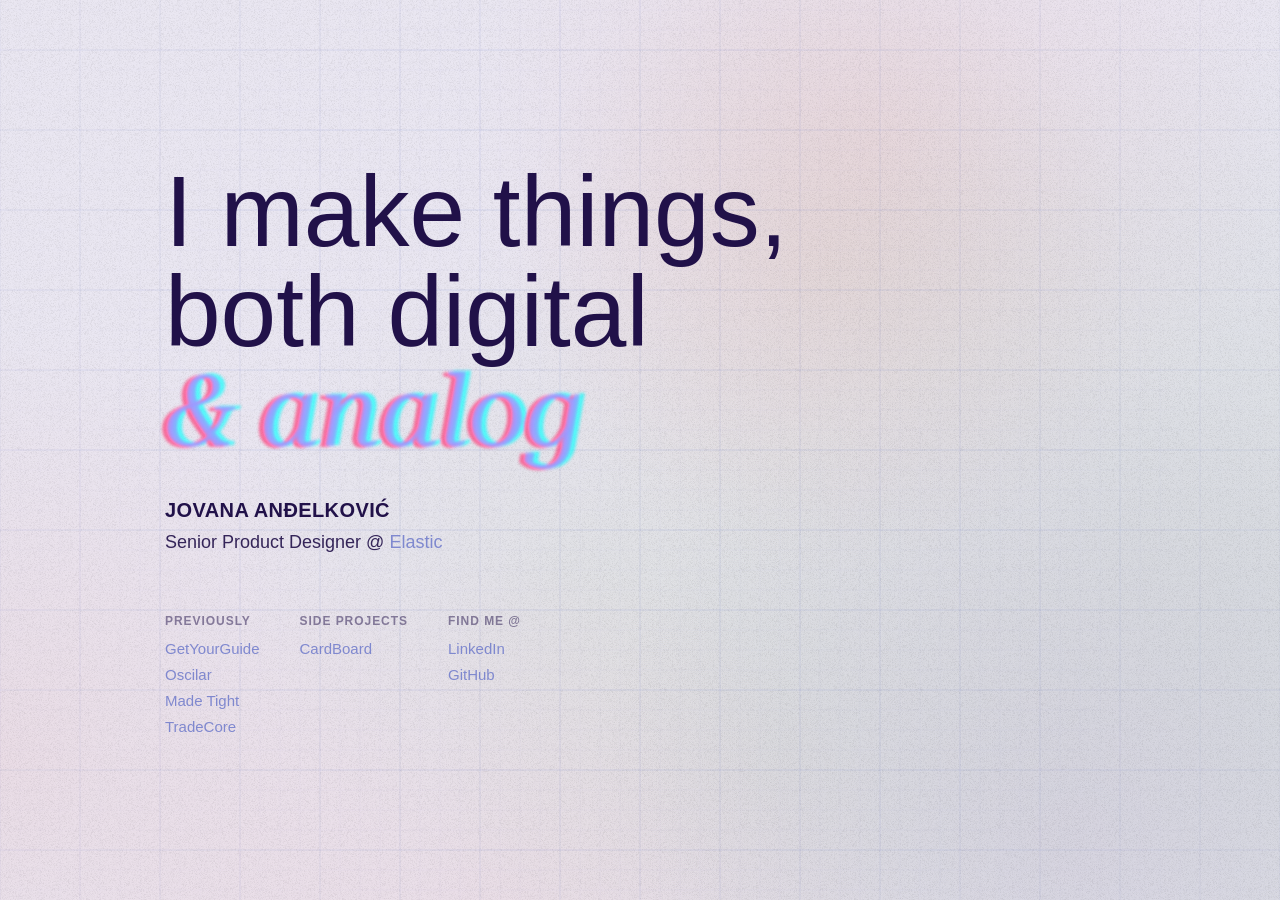
==== index.html @ 6d8ca120 "Accessibility, responsive layout, and visual polish - Add prefers-reduced-motion support (pauses gra" ====
<!doctype html>
<html lang="en">
    <head>
        <!-- Google Tag Manager -->
		<script>(function(w,d,s,l,i){w[l]=w[l]||[];w[l].push({'gtm.start':
		new Date().getTime(),event:'gtm.js'});var f=d.getElementsByTagName(s)[0],
		j=d.createElement(s),dl=l!='dataLayer'?'&l='+l:'';j.async=true;j.src=
		'https://www.googletagmanager.com/gtm.js?id='+i+dl;f.parentNode.insertBefore(j,f);
		})(window,document,'script','dataLayer','GTM-KQ79PSQ');</script>
	<!-- End Google Tag Manager -->

        <meta charset="UTF-8" />
        <link rel="icon" type="image/png" href="favicon.png" />
        <meta name="viewport" content="width=device-width, initial-scale=1.0" />
        <title>Jovana Anđelković - Portfolio</title>
        <link rel="preconnect" href="https://fonts.googleapis.com" />
        <link rel="preconnect" href="https://fonts.gstatic.com" crossorigin />
        <link
            href="https://fonts.googleapis.com/css2?family=Roboto+Serif:ital,wght@0,100..900;1,100..900&display=swap"
            rel="stylesheet"
        />
        <link rel="stylesheet" href="styles.css" />
    </head>
    <body>
        <a href="#main-content" class="skip-link">Skip to main content</a>
        <main id="main-content">
        <div class="container">
            <div class="left-section">
                <h1 class="main-title">
                    I make things,<br />
                    both digital<br /><span class="italic">& analog</span>
                </h1>

                <div class="name-title-section">
                    <h2 class="name">Jovana Anđelković</h2>
                    <p class="job-title">Senior Product Designer @ <a href="https://www.elastic.co/" target="_blank" rel="noopener noreferrer" aria-label="Elastic (opens in new tab)">Elastic</a></p>
                </div>

                <div class="info-columns">
                    <div class="info-column">
                        <span class="info-column-label">Previously</span>
                        <ul class="info-column-list">
                            <li><a href="https://www.getyourguide.com/" target="_blank" rel="noopener noreferrer">GetYourGuide</a></li>
                            <li><a href="https://oscilar.com/" target="_blank" rel="noopener noreferrer">Oscilar</a></li>
                            <li><a href="https://www.madetight.com/" target="_blank" rel="noopener noreferrer">Made Tight</a></li>
                            <li><a href="https://tradecore.com/" target="_blank" rel="noopener noreferrer">TradeCore</a></li>
                        </ul>
                    </div>
                    <div class="info-column">
                        <span class="info-column-label">Side projects</span>
                        <ul class="info-column-list">
                            <li><a href="https://github.com/jovana-andjelkovic/cardboard" target="_blank" rel="noopener noreferrer">CardBoard</a></li>
                        </ul>
                    </div>
                    <div class="info-column">
                        <span class="info-column-label">Find me @</span>
                        <ul class="info-column-list">
                            <li><a href="https://www.linkedin.com/in/andelkovic-jovana/" target="_blank" rel="noopener noreferrer">LinkedIn</a></li>
                            <li><a href="https://github.com/jovana-andjelkovic" target="_blank" rel="noopener noreferrer">GitHub</a></li>
                        </ul>
                    </div>
                </div>
            </div>
        </div>
        </main>

    <script>
      (function () {
        var prefersReducedMotion = window.matchMedia('(prefers-reduced-motion: reduce)').matches;

        // ── Grid config ───────────────────────────────────────
        var cfg = {
          tiltX:       0,
          tiltY:       0,
          rotZ:        90,
          perspective: 800,
          spacing:     20,
          majorFreq:   4,
          opacity:     0.4,
          vignette:    1,
        };

        // ── Grid canvas ───────────────────────────────────────
        // Direct fixed child of body — no overflow:hidden ancestor,
        // so CSS 3D transforms work correctly.
        var gridCanvas = document.createElement('canvas');
        gridCanvas.style.cssText = 'position:fixed;pointer-events:none;z-index:0';
        document.body.appendChild(gridCanvas);
        var gctx = gridCanvas.getContext('2d');
        var gW = 0, gH = 0;

        function resizeGrid() {
          var vw = window.innerWidth, vh = window.innerHeight;
          gW = gridCanvas.width  = Math.ceil(vw * 1.8);
          gH = gridCanvas.height = Math.ceil(vh * 1.8);
          gridCanvas.style.width  = gW + 'px';
          gridCanvas.style.height = gH + 'px';
          gridCanvas.style.left   = Math.round((vw - gW) / 2) + 'px';
          gridCanvas.style.top    = Math.round((vh - gH) / 2) + 'px';
          // transform-origin at canvas center = viewport center
          gridCanvas.style.transformOrigin = (gW / 2) + 'px ' + (gH / 2) + 'px';
        }
        resizeGrid();
        window.addEventListener('resize', function () { resizeGrid(); applyTransform(); drawGrid(); });

        function applyTransform() {
          gridCanvas.style.transform =
            'perspective(' + cfg.perspective + 'px) ' +
            'rotateX(' + cfg.tiltX + 'deg) ' +
            'rotateY(' + cfg.tiltY + 'deg) ' +
            'rotateZ(' + cfg.rotZ  + 'deg)';
        }
        applyTransform();

        function drawGrid() {
          gctx.clearRect(0, 0, gW, gH);
          var sp = cfg.spacing;
          var op = cfg.opacity;
          var cx = gW / 2, cy = gH / 2;

          // Vertical lines — centered on canvas
          var firstX = ((cx % sp) + sp) % sp;
          for (var x = firstX - sp; x < gW + sp; x += sp) {
            var ci = ((Math.round((x - cx) / sp) % cfg.majorFreq) + cfg.majorFreq) % cfg.majorFreq;
            var mv = ci === 0;
            gctx.beginPath();
            gctx.moveTo(x, 0);
            gctx.lineTo(x, gH);
            gctx.strokeStyle = 'rgba(109,121,202,' + ((mv ? 0.35 : 0.13) * op).toFixed(3) + ')';
            gctx.lineWidth   = mv ? 1.2 : 0.6;
            gctx.stroke();
          }

          // Horizontal lines — centered on canvas
          var firstY = ((cy % sp) + sp) % sp;
          for (var y = firstY - sp; y < gH + sp; y += sp) {
            var ri = ((Math.round((y - cy) / sp) % cfg.majorFreq) + cfg.majorFreq) % cfg.majorFreq;
            var mh = ri === 0;
            gctx.beginPath();
            gctx.moveTo(0, y);
            gctx.lineTo(gW, y);
            gctx.strokeStyle = 'rgba(109,121,202,' + ((mh ? 0.35 : 0.13) * op).toFixed(3) + ')';
            gctx.lineWidth   = mh ? 1.2 : 0.6;
            gctx.stroke();
          }

          // Radial vignette
          if (cfg.vignette > 0) {
            var r  = Math.sqrt(cx * cx + cy * cy);
            var vg = gctx.createRadialGradient(cx, cy, r * 0.25, cx, cy, r);
            vg.addColorStop(0, 'rgba(0,0,0,0)');
            vg.addColorStop(1, 'rgba(0,0,0,' + cfg.vignette + ')');
            gctx.save();
            gctx.globalCompositeOperation = 'destination-out';
            gctx.fillStyle = vg;
            gctx.fillRect(0, 0, gW, gH);
            gctx.restore();
          }
        }
        drawGrid();

        // ── Film grain ────────────────────────────────────────
        var scene = document.createElement('div');
        scene.style.cssText = 'position:fixed;inset:0;z-index:0;overflow:hidden;pointer-events:none';
        document.body.appendChild(scene);

        var grain = document.createElement('div');
        grain.style.cssText = 'position:absolute;inset:0;pointer-events:none;background-repeat:repeat;opacity:1';
        scene.appendChild(grain);

        var gc = document.createElement('canvas');
        gc.width = gc.height = 256;
        var gx = gc.getContext('2d');

        function redrawGrain() {
          var id = gx.createImageData(256, 256);
          var d  = id.data;
          for (var i = 0; i < d.length; i += 4) {
            var v = Math.random() * 255 | 0;
            d[i] = d[i+1] = d[i+2] = v;
            d[i+3] = Math.random() * 18 | 0;
          }
          gx.putImageData(id, 0, 0);
          grain.style.backgroundImage = 'url(' + gc.toDataURL() + ')';
        }
        redrawGrain();
        if (!prefersReducedMotion) {
          setInterval(redrawGrain, 400);
        }

        // Body content above scene layer
        document.querySelector('.container').style.position = 'relative';
        document.querySelector('.container').style.zIndex   = '1';

      })();
    </script>
    <script>
      // ── & analog CRT ─────────────────────────────────────────
      (function () {
        if (window.matchMedia('(prefers-reduced-motion: reduce)').matches) return;

        var el = document.querySelector('.italic');
        if (!el) return;
        var hovered = false;

        function rnd(min, max) { return min + Math.random() * (max - min); }
        function dir() { return Math.random() < 0.5 ? -1 : 1; }

        function rgbSplit(spread, a) {
          return (-spread).toFixed(1) + 'px 1px rgba(255,30,80,' + a + '),' +
                  spread.toFixed(1) + 'px -1px rgba(0,210,255,' + a + ')';
        }

        // Static CRT glitch — the default resting state
        function holdGlitch() {
          var d = dir(), spread = rnd(3, 6);
          el.style.transition = 'none';
          el.style.filter     = 'blur(1.5px) brightness(' + rnd(1.2, 1.45).toFixed(2) + ')';
          el.style.transform  = 'translateX(' + (d * rnd(5, 10)).toFixed(1) + 'px)';
          el.style.textShadow = rgbSplit(spread, 0.65);
        }

        // SVG noise filter for occasional displacement bursts
        var ns = 'http://www.w3.org/2000/svg';
        var svgEl = document.createElementNS(ns, 'svg');
        svgEl.style.cssText = 'position:absolute;width:0;height:0;overflow:hidden';
        var defs = document.createElementNS(ns, 'defs');
        var filt = document.createElementNS(ns, 'filter');
        filt.setAttribute('id', 'crt-noise');
        filt.setAttribute('x', '-10%'); filt.setAttribute('y', '-10%');
        filt.setAttribute('width', '120%'); filt.setAttribute('height', '120%');
        var turb = document.createElementNS(ns, 'feTurbulence');
        turb.setAttribute('type', 'turbulence');
        turb.setAttribute('baseFrequency', '0.65 0.35');
        turb.setAttribute('numOctaves', '4');
        turb.setAttribute('seed', '1');
        var disp = document.createElementNS(ns, 'feDisplacementMap');
        disp.setAttribute('in', 'SourceGraphic');
        disp.setAttribute('in2', 'noise');
        disp.setAttribute('scale', '5');
        disp.setAttribute('xChannelSelector', 'R');
        disp.setAttribute('yChannelSelector', 'G');
        filt.appendChild(turb); filt.appendChild(disp);
        defs.appendChild(filt); svgEl.appendChild(defs);
        document.body.appendChild(svgEl);

        // Noise seed runs continuously so it's ready when applied
        var seed = 1;
        (function tick() {
          turb.setAttribute('seed', (seed = seed % 999 + 1));
          setTimeout(tick, 200);
        })();

        function scheduleNoise() {
          setTimeout(function () {
            if (hovered) { scheduleNoise(); return; }
            el.style.filter = 'url(#crt-noise) blur(1.5px) brightness(' + rnd(1.2, 1.45).toFixed(2) + ')';
            setTimeout(function () {
              if (!hovered) holdGlitch();
              scheduleNoise();
            }, rnd(300, 900));
          }, rnd(5000, 12000));
        }

        // Apply CRT state immediately — no plain text ever visible
        holdGlitch();
        el.style.opacity = '0';
        el.style.filter  = 'blur(14px) brightness(1.3)'; // override holdGlitch filter for blur-in start

        // Blur in with CRT look intact
        setTimeout(function () {
          el.style.transition = 'opacity 1s ease-out, filter 1s ease-out';
          el.style.opacity    = '1';
          el.style.filter     = 'blur(1.5px) brightness(1.3)';
          setTimeout(function () {
            el.style.transition = 'none';
            holdGlitch();
            scheduleNoise();
          }, 1050);
        }, 30);

        el.addEventListener('mouseenter', function () {
          hovered = true;
          el.style.transition  = 'none';
          el.style.filter      = 'none';
          el.style.transform   = '';
          el.style.textShadow  = '';
        });

        el.addEventListener('mouseleave', function () {
          hovered = false;
          holdGlitch();
        });
      })();

      // ── CRT hover for links ───────────────────────────────────
      (function () {
        if (window.matchMedia('(prefers-reduced-motion: reduce)').matches) return;

        function rnd(min, max) { return min + Math.random() * (max - min); }
        function dir() { return Math.random() < 0.5 ? -1 : 1; }
        function rgbSplit(spread, a) {
          return (-spread).toFixed(1) + 'px 1px rgba(255,30,80,' + a + '),' +
                  spread.toFixed(1) + 'px -1px rgba(0,210,255,' + a + ')';
        }

        document.querySelectorAll('.info-column-list a, .job-title a').forEach(function (link) {
          var ver = 0;

          link.addEventListener('mouseenter', function () {
            var v = ++ver;
            var d = dir(), spread = rnd(1, 2);
            var tx1 = d * rnd(1.5, 3), tx2 = -d * rnd(0.5, 1.5);

            // Frame 1 — glitch in
            link.style.transition  = 'none';
            link.style.filter      = 'blur(0.5px) brightness(' + rnd(1.2, 1.4).toFixed(2) + ')';
            link.style.transform   = 'translateX(' + tx1.toFixed(1) + 'px)';
            link.style.textShadow  = rgbSplit(spread, 0.55);

            setTimeout(function () {
              if (ver !== v) return;
              // Frame 2 — counter-glitch
              link.style.filter     = 'blur(0.3px) brightness(1.1)';
              link.style.transform  = 'translateX(' + tx2.toFixed(1) + 'px)';
              link.style.textShadow = rgbSplit(spread * 0.5, 0.3);

              setTimeout(function () {
                if (ver !== v) return;
                // Settle — dimmed hover state
                link.style.transition  = 'filter 0.15s ease, transform 0.15s ease, text-shadow 0.15s ease, opacity 0.15s ease';
                link.style.filter      = '';
                link.style.transform   = '';
                link.style.textShadow  = '';
                link.style.opacity     = '0.5';
              }, 60);
            }, 60);
          });

          link.addEventListener('mouseleave', function () {
            ver++;
            link.style.transition  = 'none';
            link.style.filter      = '';
            link.style.transform   = '';
            link.style.textShadow  = '';
            link.style.opacity     = '';
          });
        });
      })();

    </script>
    </body>
</html>
---- styles.css ----
/* Skip link */
.skip-link {
    position: absolute;
    top: -100%;
    left: 16px;
    background: #fff;
    color: #635780;
    padding: 8px 16px;
    z-index: 100;
    font-weight: 700;
    text-decoration: none;
    border-radius: 0 0 4px 4px;
}

.skip-link:focus {
    top: 0;
}

/* Focus styles */
:focus-visible {
    outline: 2px solid #211149;
    outline-offset: 3px;
    border-radius: 2px;
}


/* Reset and base styles */
* {
    margin: 0;
    padding: 0;
    box-sizing: border-box;
}

html {
    background: #EAE7F2;
}

body {
    font-family:
        -apple-system,
        BlinkMacSystemFont,
        "Segoe UI",
        Roboto,
        Oxygen,
        Ubuntu,
        Cantarell,
        sans-serif;
    line-height: 1.6;
    color: #211149;
    background:
        radial-gradient(circle at 83.9% 92.8%, rgba(184,164,200,0.21) 0%, transparent 36%),
        radial-gradient(circle at 88.7% 63.8%, rgba(196,208,192,0.22) 0%, transparent 45%),
        radial-gradient(circle at 106.9% 79.7%, rgba(168,196,192,0.24) 0%, transparent 48%),
        radial-gradient(circle at 64.6% 29.3%, rgba(212,184,160,0.22) 0%, transparent 30%),
        radial-gradient(circle at 0.2% 84.2%, rgba(232,180,184,0.21) 0%, transparent 29%),
        radial-gradient(circle at 38.5% 109.2%, rgba(232,180,184,0.23) 0%, transparent 35%),
        radial-gradient(circle at 68.2% 15.4%, rgba(232,180,184,0.24) 0%, transparent 35%),
        radial-gradient(circle at 44.5% 63.7%, rgba(196,208,192,0.22) 0%, transparent 37%),
        radial-gradient(circle at 61.3% 84.2%, rgba(196,208,192,0.24) 0%, transparent 32%),
        #EAE7F2;
    background-attachment: fixed;
    min-height: 100vh;
    display: flex;
    align-items: center;
    justify-content: center;
    padding: 40px;
}

.container {
    max-width: 1200px;
    margin: 0 auto;
    display: grid;
    grid-template-columns: 1.5fr 0.5fr;
    gap: 120px;
    align-items: start;
}

/* Left Section */
.left-section {
    display: flex;
    flex-direction: column;
    gap: 32px;
}


.main-title {
    font-size: clamp(44px, 10vw, 100px);
    font-weight: 400;
    line-height: 1;
    color: #211149;
}

.italic {
    font-family: "Roboto Serif", serif;
    font-style: italic;
    color: rgb(109 121 202 / 85%);
}

.name-title-section {
    display: flex;
    flex-direction: column;
}

.name {
    font-size: 20px;
    font-weight: 700;
    letter-spacing: 0.4px;
    color: #211149;
    margin-bottom: 4px;
    text-transform: uppercase;
}

.job-title {
    font-size: 18px;
    line-height: 1.4;
    color: rgba(33,17,73,0.9);
}

.job-title a {
    color: rgb(109 121 202 / 85%);
    text-decoration: none;
    display: inline-block;
}

.job-title a:hover {
    text-decoration: underline;
    text-underline-offset: 3px;
    text-decoration-thickness: 1px;
}


.info-columns {
    display: flex;
    gap: 40px;
    margin-top: 24px;
}

.info-column {
    display: flex;
    flex-direction: column;
    gap: 6px;
}

.info-column-label {
    font-size: 12px;
    font-weight: 600;
    text-transform: uppercase;
    letter-spacing: 0.08em;
    color: rgba(33,17,73,0.5);
}

.info-column-list {
    list-style: none;
    padding: 0;
    margin: 0;
    display: flex;
    flex-direction: column;
    gap: 2px;
}

.info-column-list li {
    display: flex;
    align-items: center;
}

.info-column-list a {
    font-size: 15px;
    color: rgb(109 121 202 / 85%);
    text-decoration: none;
    display: inline-block;
}

.info-column-list a:hover {
    text-decoration: underline;
    text-underline-offset: 3px;
    text-decoration-thickness: 1px;
}

@media (min-width: 1025px) {
    body {
        overflow: hidden;
    }
}

/* Responsive Design */
@media (max-width: 1024px) {
    .container {
        grid-template-columns: 1fr;
        gap: 40px;
    }

    body {
        padding: 60px 30px;
        align-items: flex-start;
    }
}

@media (max-width: 768px) {
    body {
        padding: 40px 20px;
    }

    .container {
        gap: 30px;
    }

    .info-columns {
        display: grid;
        grid-template-columns: 1fr 1fr;
        gap: 24px;
    }

    .info-column:nth-child(1) {
        grid-row: 1 / 3;
        align-self: start;
    }

    .info-column:nth-child(3) {
        grid-column: 2;
    }

}

@media (max-width: 480px) {
    body {
        padding: 30px 15px;
        align-items: flex-start;
        padding-top: 48px;
    }

    .info-columns {
        gap: 20px;
    }

    .name {
        font-size: 17px;
    }

    .job-title {
        font-size: 15px;
        line-height: 1.4;
    }

    .info-column-list a {
        font-size: 14px;
    }

    .info-column-list li {
        min-height: 44px;
    }

}

@media (prefers-reduced-motion: reduce) {
    *,
    *::before,
    *::after {
        animation-duration: 0.01ms !important;
        animation-iteration-count: 1 !important;
        transition-duration: 0.01ms !important;
    }

    .italic {
        filter: none !important;
        transform: none !important;
        text-shadow: none !important;
        transition: none !important;
        opacity: 1 !important;
    }
}
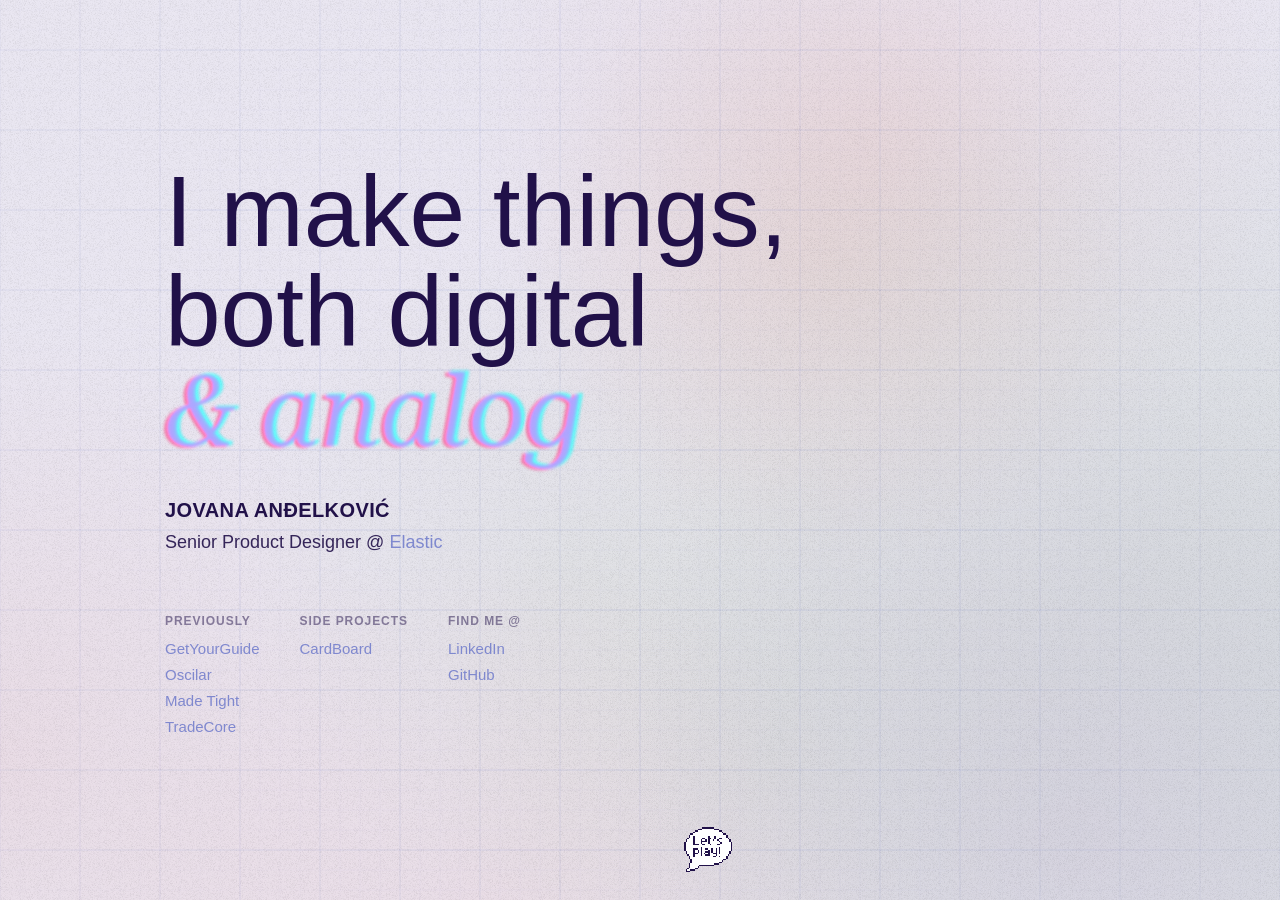
==== commit 06f34634: "Add cat runner game with full-viewport transparent canvas - Full-viewport transparent canvas overlay" ====
--- a/index.html
+++ b/index.html
@@ -16,7 +16,7 @@
         <link rel="preconnect" href="https://fonts.googleapis.com" />
         <link rel="preconnect" href="https://fonts.gstatic.com" crossorigin />
         <link
-            href="https://fonts.googleapis.com/css2?family=Roboto+Serif:ital,wght@0,100..900;1,100..900&display=swap"
+            href="https://fonts.googleapis.com/css2?family=Roboto+Serif:ital,wght@0,100..900;1,100..900&family=JetBrains+Mono:wght@400;700&display=swap"
             rel="stylesheet"
         />
         <link rel="stylesheet" href="styles.css" />
@@ -64,6 +64,342 @@
         </div>
         </main>
 
+        <div id="game-bubble" aria-hidden="true"></div>
+
+        <div
+          id="game-char"
+          role="button"
+          tabindex="0"
+          aria-label="Start game (Space or tap)"
+        ></div>
+
+    <script>
+    // ── Runner game ───────────────────────────────────────
+    (function () {
+      var GROUND_OFFSET = 0;
+      var CHAR_W = 48, CHAR_H = 48;
+      var GRAVITY = 0.6;
+      var JUMP_VY = -13;
+      var OBSTACLE_W = 48;
+      var OBSTACLE_TYPES = [
+        { srcX:  0, srcY:  0, srcW: 32, srcH: 32, w: OBSTACLE_W, h: OBSTACLE_W },
+        { srcX:  0, srcY: 32, srcW: 32, srcH: 32, w: OBSTACLE_W, h: OBSTACLE_W },
+        { srcX:  0, srcY: 64, srcW: 32, srcH: 32, w: OBSTACLE_W, h: OBSTACLE_W },
+        { srcX: 32, srcY:  0, srcW: 32, srcH: 64, w: OBSTACLE_W, h: OBSTACLE_W * 2 },
+      ];
+      var INITIAL_SPEED = 5;
+      var MAX_SPEED = 11;
+      var SPEED_INCREMENT = 0.003;  // rate of approach toward MAX_SPEED
+      var SPEED_DELAY = 8000;       // ms at initial speed before ramping
+      var SPAWN_BASE_MS = 2200;     // base spawn interval at initial speed, scales with speed
+
+      var IDLE = 0, PLAYING = 1, GAME_OVER = 2;
+      var state = IDLE;
+
+      var canvas = document.createElement('canvas');
+      canvas.id = 'game-canvas';
+      document.body.appendChild(canvas);
+      var ctx = canvas.getContext('2d');
+
+      var gameChar = document.getElementById('game-char');
+      var gameBubble = document.getElementById('game-bubble');
+
+      // Game state
+      var charY = 0;        // distance above ground
+      var charVY = 0;
+      var obstacles = [];
+      var score = 0;
+      var rawScore = 0;
+      var speed = INITIAL_SPEED;
+      var rafId = null;
+      var spawnTimer = null;
+      var lastTime = 0;
+      var elapsed = 0;
+      var canRestart = false;
+      var animFrame = 1;
+      var animTimer = 0;
+      var ANIM_INTERVAL = 120; // ms per walk frame
+
+      var canvas2d = canvas; // alias for clarity in glitch closure
+
+      (function glitchLoop() {
+        function rnd(min, max) { return min + Math.random() * (max - min); }
+        function makeFilter(spread, a) {
+          return 'blur(0.6px) brightness(' + rnd(1.1, 1.3).toFixed(2) + ') ' +
+                 'drop-shadow(' + (-spread).toFixed(1) + 'px 1px rgba(255,30,80,' + a + ')) ' +
+                 'drop-shadow(' + spread.toFixed(1) + 'px -1px rgba(0,210,255,' + a + '))';
+        }
+        function tick() {
+          if (state === PLAYING || state === GAME_OVER) {
+            canvas2d.style.filter = makeFilter(rnd(1, 2.5), 0.55);
+          }
+          setTimeout(tick, rnd(80, 250));
+        }
+        function burst() {
+          if (state === PLAYING || state === GAME_OVER) {
+            canvas2d.style.filter = makeFilter(rnd(3, 6), 0.8);
+          }
+          setTimeout(function () {
+            tick();
+            setTimeout(burst, rnd(3000, 7000));
+          }, rnd(150, 400));
+        }
+        tick();
+        setTimeout(burst, rnd(3000, 7000));
+      })();
+      var idleTimer = null;
+
+      function resetIdleTimer() {
+        if (idleTimer) clearTimeout(idleTimer);
+        idleTimer = setTimeout(function () {
+          if (state !== IDLE) hideGame();
+        }, 5000);
+      }
+
+      function clearIdleTimer() {
+        if (idleTimer) { clearTimeout(idleTimer); idleTimer = null; }
+      }
+
+      var sprite = new Image();
+      sprite.src = 'kitty-Sheet.png';
+
+      var obstacleSprite = new Image();
+      obstacleSprite.src = '32-obstacles.png';
+
+      var cssW = window.innerWidth, cssH = window.innerHeight;
+
+      function resize() {
+        var dpr = window.devicePixelRatio || 1;
+        cssW = window.innerWidth;
+        cssH = window.innerHeight;
+        canvas.width  = cssW * dpr;
+        canvas.height = cssH * dpr;
+        canvas.style.width  = cssW + 'px';
+        canvas.style.height = cssH + 'px';
+        ctx.scale(dpr, dpr);
+      }
+      resize();
+      window.addEventListener('resize', resize);
+
+      function groundY() { return cssH - GROUND_OFFSET; }
+      function charX()   { return cssW / 2; }
+
+      function startGame() {
+        if (rafId) cancelAnimationFrame(rafId);
+        if (spawnTimer) clearTimeout(spawnTimer);
+        clearIdleTimer();
+        resetGame();
+        state = PLAYING;
+        gameChar.style.display = 'none';
+        gameBubble.style.display = 'none';
+        lastTime = 0;
+        scheduleSpawn();
+        rafId = requestAnimationFrame(gameLoop);
+      }
+
+      function resetGame() {
+        charY = 0;
+        charVY = 0;
+        obstacles = [];
+        score = 0;
+        rawScore = 0;
+        speed = INITIAL_SPEED;
+        elapsed = 0;
+        animFrame = 1;
+        animTimer = 0;
+      }
+
+      function hideGame() {
+        state = IDLE;
+        if (rafId) { cancelAnimationFrame(rafId); rafId = null; }
+        if (spawnTimer) { clearTimeout(spawnTimer); spawnTimer = null; }
+        clearIdleTimer();
+        ctx.clearRect(0, 0, cssW, cssH);
+        canvas.style.filter = 'none';
+        gameChar.style.display = '';
+        gameBubble.style.display = '';
+      }
+
+      function jump() {
+        if (charY <= 0) {
+          charVY = JUMP_VY;
+        }
+      }
+
+      function scheduleSpawn() {
+        // Keep visual gap consistent: interval shrinks as speed grows
+        var base = SPAWN_BASE_MS * (INITIAL_SPEED / speed);
+        var delay = Math.max(600, base * (0.7 + Math.random() * 0.6));
+        spawnTimer = setTimeout(function () {
+          if (state !== PLAYING) return;
+          var t = OBSTACLE_TYPES[Math.floor(Math.random() * OBSTACLE_TYPES.length)];
+          obstacles.push({ x: cssW, w: t.w, h: t.h, type: t });
+          scheduleSpawn();
+        }, delay);
+      }
+
+      function checkCollision() {
+        var cx = charX(), cy = groundY() - charY - CHAR_H;
+        var cx2 = cx + CHAR_W, cy2 = cy + CHAR_H;
+        for (var i = 0; i < obstacles.length; i++) {
+          var o = obstacles[i];
+          var ox = o.x, oy = groundY() - o.h;
+          var ox2 = ox + o.w, oy2 = oy + o.h;
+          // AABB with 4px shrink for leniency
+          if (cx2 - 4 > ox + 4 && cx + 4 < ox2 - 4 && cy2 - 4 > oy + 4 && cy + 4 < oy2 - 4) {
+            return true;
+          }
+        }
+        return false;
+      }
+
+      function endGame() {
+        state = GAME_OVER;
+        canRestart = false;
+        setTimeout(function () { if (state === GAME_OVER) canRestart = true; }, 800);
+        resetIdleTimer(); // auto-idle after 5s of inactivity on game over screen
+        if (spawnTimer) clearTimeout(spawnTimer);
+        cancelAnimationFrame(rafId);
+        rafId = null;
+        drawGameOver();
+      }
+
+      function drawGameOver() {
+        var vw = cssW, vh = cssH;
+        var pill = { w: 140, h: 36 };
+        var px = charX() - pill.w / 2, py = cssH - pill.h - 8;
+        ctx.fillStyle = 'rgba(33,17,73,0.88)';
+        if (ctx.roundRect) {
+          ctx.beginPath();
+          ctx.roundRect(px, py, pill.w, pill.h, 6);
+          ctx.fill();
+        } else {
+          ctx.fillRect(px, py, pill.w, pill.h);
+        }
+
+        ctx.textAlign = 'center';
+        ctx.fillStyle = '#EAE7F2';
+        ctx.font = 'bold 11px "JetBrains Mono", monospace';
+        ctx.fillText('GAME OVER  ' + score + ' m', charX(), py + 15);
+
+        ctx.fillStyle = 'rgba(234,231,242,0.55)';
+        ctx.font = '9px "JetBrains Mono", monospace';
+        ctx.fillText('SPACE · TAP TO RESTART', charX(), py + 28);
+      }
+
+      function gameLoop(timestamp) {
+        if (!lastTime) lastTime = timestamp;
+        var dt = Math.min((timestamp - lastTime) / 16.67, 3); // normalise to ~60fps frames
+        lastTime = timestamp;
+
+        elapsed += dt * 16.67;
+        if (elapsed > SPEED_DELAY) {
+          // Asymptotic ramp — accelerates quickly at first, flattens near MAX_SPEED
+          speed += SPEED_INCREMENT * ((MAX_SPEED - speed) / MAX_SPEED) * dt * 16.67;
+        }
+
+        animTimer += dt * 16.67;
+        if (animTimer >= ANIM_INTERVAL) {
+          animTimer -= ANIM_INTERVAL;
+          animFrame = animFrame === 1 ? 2 : 1;
+        }
+
+        // Physics
+        charVY += GRAVITY * dt;
+        charY -= charVY * dt;
+        if (charY <= 0) { charY = 0; charVY = 0; }
+
+        // Move obstacles
+        for (var i = obstacles.length - 1; i >= 0; i--) {
+          obstacles[i].x -= speed * dt;
+          if (obstacles[i].x + obstacles[i].w < 0) obstacles.splice(i, 1);
+        }
+
+        rawScore += speed * dt * 0.1;
+        score = Math.floor(rawScore);
+
+        if (checkCollision()) { draw(); endGame(); return; }
+
+        draw();
+        rafId = requestAnimationFrame(gameLoop);
+      }
+
+      function draw() {
+        var vw = cssW, vh = cssH;
+        ctx.clearRect(0, 0, vw, vh);
+
+        // Ground line
+        ctx.beginPath();
+        ctx.moveTo(0, groundY());
+        ctx.lineTo(vw, groundY());
+        ctx.strokeStyle = 'rgba(109,121,202,0.35)';
+        ctx.lineWidth = 1.2;
+        ctx.stroke();
+
+        // Character
+        var cx = Math.floor(charX()), cy = Math.floor(groundY() - charY - CHAR_H);
+        var frameIdx = charY > 0 ? 0 : animFrame;
+        ctx.imageSmoothingEnabled = false;
+        ctx.drawImage(sprite, frameIdx * 32, 0, 32, 32, cx, cy, CHAR_W, CHAR_H);
+
+        // Obstacles
+        ctx.imageSmoothingEnabled = false;
+        for (var i = 0; i < obstacles.length; i++) {
+          var o = obstacles[i];
+          ctx.drawImage(obstacleSprite, o.type.srcX, o.type.srcY, o.type.srcW, o.type.srcH, Math.floor(o.x), Math.floor(groundY() - o.h), o.w, o.h);
+        }
+
+        // Score
+        ctx.textAlign = 'right';
+        ctx.fillStyle = 'rgba(33,17,73,0.65)';
+        ctx.font = '13px "JetBrains Mono", monospace';
+        ctx.fillText(score + ' m', vw - 16, 20);
+      }
+
+      // ── Input handling ────────────────────────────────────
+      document.addEventListener('keydown', function (e) {
+        if (e.code === 'Escape') {
+          if (state !== IDLE) hideGame();
+          return;
+        }
+        if (e.code !== 'Space') return;
+        e.preventDefault();
+        if (state === IDLE)                        startGame();
+        else if (state === PLAYING)                jump();
+        else if (state === GAME_OVER && canRestart) startGame();
+      });
+
+      gameChar.addEventListener('click', function () {
+        if (state === IDLE) startGame();
+      });
+      gameChar.addEventListener('keydown', function (e) {
+        if (e.code === 'Enter' || e.code === 'Space') {
+          e.preventDefault();
+          if (state === IDLE) startGame();
+        }
+      });
+
+      document.addEventListener('click', function (e) {
+        if (e.target.closest('a, button, [role="button"], input, label')) return;
+        if (state === PLAYING)                      jump();
+        else if (state === GAME_OVER && canRestart) startGame();
+      });
+
+      document.addEventListener('touchstart', function (e) {
+        if (e.target.closest('a, button, [role="button"], input, label')) return;
+        e.preventDefault();
+        if (state === PLAYING)                      jump();
+        else if (state === GAME_OVER && canRestart) startGame();
+      }, { passive: false });
+
+      gameChar.addEventListener('touchstart', function (e) {
+        e.preventDefault();
+        if (state === IDLE) startGame();
+      }, { passive: false });
+
+    })();
+    </script>
+
     <script>
       (function () {
         var prefersReducedMotion = window.matchMedia('(prefers-reduced-motion: reduce)').matches;
@@ -348,6 +684,125 @@
         });
       })();
 
+      // ── Character materialisation ─────────────────────────
+      (function () {
+        var el = document.getElementById('game-char');
+        if (!el) return;
+
+        function rnd(min, max) { return min + Math.random() * (max - min); }
+
+        setTimeout(function () {
+          var total = 28;
+          var step  = 0;
+
+          function tick() {
+            var p = step / total; // 0 → 1 progress
+
+            // Visibility: starts unreliable, locks in near the end
+            var visible = p > 0.88 || Math.random() < (0.15 + p * 0.85);
+
+            // Effects burn bright then resolve
+            var blur       = ((1 - p) * 7 + 0.6).toFixed(1);
+            var brightness = (2.2 - p * 1.0).toFixed(2);
+            var glow       = ((1 - p) * 16).toFixed(0);
+            var split      = ((1 - p) * 5 + 1.5).toFixed(1);
+            var glowAlpha  = ((1 - p) * 0.9).toFixed(2);
+            var splitAlpha = (0.35 + (1 - p) * 0.45).toFixed(2);
+
+            el.style.opacity = visible ? '1' : '0';
+            el.style.filter  =
+              'blur(' + blur + 'px) brightness(' + brightness + ') ' +
+              'drop-shadow(0 0 ' + glow + 'px rgba(109,121,202,' + glowAlpha + ')) ' +
+              'drop-shadow(-' + split + 'px 1px rgba(255,30,80,' + splitAlpha + ')) ' +
+              'drop-shadow(' + split + 'px -1px rgba(0,210,255,' + splitAlpha + '))';
+
+            step++;
+            if (step <= total) {
+              // Fast at first, decelerates as it stabilises
+              setTimeout(tick, 30 + p * p * 120);
+            } else {
+              el.style.opacity = '1';
+              el.style.filter  = '';
+              // CRT glitch takes over from here
+            }
+          }
+
+          tick();
+        }, 2000);
+      })();
+
+      // ── Idle bubble CRT glitch ────────────────────────────
+      (function () {
+        if (window.matchMedia('(prefers-reduced-motion: reduce)').matches) return;
+
+        var el = document.getElementById('game-bubble');
+        if (!el) return;
+
+        function rnd(min, max) { return min + Math.random() * (max - min); }
+
+        function rgbSplit(spread, a) {
+          return 'drop-shadow(' + (-spread).toFixed(1) + 'px 1px rgba(255,30,80,' + a + ')) ' +
+                 'drop-shadow(' + spread.toFixed(1)  + 'px -1px rgba(0,210,255,' + a + '))';
+        }
+
+        function holdGlitch() {
+          var spread = rnd(1.5, 3.5);
+          el.style.filter = 'blur(0.6px) brightness(' + rnd(1.1, 1.3).toFixed(2) + ') ' + rgbSplit(spread, 0.55);
+        }
+
+        function scheduleNoise() {
+          setTimeout(function () {
+            el.style.filter = 'url(#crt-noise) blur(0.6px) brightness(' + rnd(1.1, 1.3).toFixed(2) + ')';
+            setTimeout(function () {
+              holdGlitch();
+              scheduleNoise();
+            }, rnd(200, 700));
+          }, rnd(2000, 6000));
+        }
+
+        // Start after bubble fades in
+        setTimeout(function () {
+          holdGlitch();
+          scheduleNoise();
+        }, 2000);
+      })();
+
+      // ── Idle character CRT glitch ─────────────────────────
+      (function () {
+        if (window.matchMedia('(prefers-reduced-motion: reduce)').matches) return;
+
+        var el = document.getElementById('game-char');
+        if (!el) return;
+
+        function rnd(min, max) { return min + Math.random() * (max - min); }
+
+        function rgbSplit(spread, a) {
+          return 'drop-shadow(' + (-spread).toFixed(1) + 'px 1px rgba(255,30,80,' + a + ')) ' +
+                 'drop-shadow(' + spread.toFixed(1)  + 'px -1px rgba(0,210,255,' + a + '))';
+        }
+
+        function holdGlitch() {
+          var spread = rnd(1.5, 3.5);
+          el.style.filter = 'blur(0.6px) brightness(' + rnd(1.1, 1.3).toFixed(2) + ') ' + rgbSplit(spread, 0.55);
+        }
+
+        function scheduleNoise() {
+          setTimeout(function () {
+            el.style.filter = 'url(#crt-noise) blur(0.6px) brightness(' + rnd(1.1, 1.3).toFixed(2) + ')';
+            setTimeout(function () {
+              holdGlitch();
+              scheduleNoise();
+            }, rnd(200, 700));
+          }, rnd(2000, 6000));
+        }
+
+        // Start after materialisation resolves
+        setTimeout(function () {
+          holdGlitch();
+          scheduleNoise();
+        }, 3600);
+      })();
+
     </script>
     </body>
 </html>
--- a/styles.css
+++ b/styles.css
@@ -251,6 +251,61 @@
 
 }
 
+/* ── Runner game ─────────────────────────────────────── */
+#game-char {
+    position: fixed;
+    bottom: 0;
+    left: 50%;
+    transform: translateX(-50%);
+    width: 48px;
+    height: 48px;
+    background-image: url(kitty-Sheet.png);
+    background-size: 300% 100%;
+    background-position: 0% 0;
+    image-rendering: pixelated;
+    z-index: 2;
+    cursor: pointer;
+    opacity: 0;
+    animation: game-char-bob 1.8s ease-in-out 3.6s infinite, game-char-feet 0.7s steps(1) 3.6s infinite;
+}
+
+@keyframes game-char-bob {
+    0%, 100% { transform: translateX(-50%) translateY(0); }
+    50%       { transform: translateX(-50%) translateY(-5px); }
+}
+
+@keyframes game-char-feet {
+    0%        { background-position: 0% 0; }
+    33.333%   { background-position: 50% 0; }
+    66.666%   { background-position: 100% 0; }
+}
+
+#game-bubble {
+    position: fixed;
+    bottom: 28px;
+    left: calc(50% + 44px);
+    width: 48px;
+    height: 48px;
+    background-image: url(space-bubble.png);
+    background-size: 100% 100%;
+    image-rendering: pixelated;
+    z-index: 4;
+    pointer-events: none;
+    opacity: 0;
+    animation: bubble-in 0.3s ease-out 4.2s forwards, game-char-bob 1.8s ease-in-out 4.2s infinite;
+}
+
+@keyframes bubble-in {
+    to { opacity: 1; }
+}
+
+#game-canvas {
+    position: fixed;
+    inset: 0;
+    z-index: 3;
+    pointer-events: none;
+}
+
 @media (prefers-reduced-motion: reduce) {
     *,
     *::before,
@@ -267,4 +322,8 @@
         transition: none !important;
         opacity: 1 !important;
     }
-}
+
+    #game-char {
+        animation: none;
+    }
+}
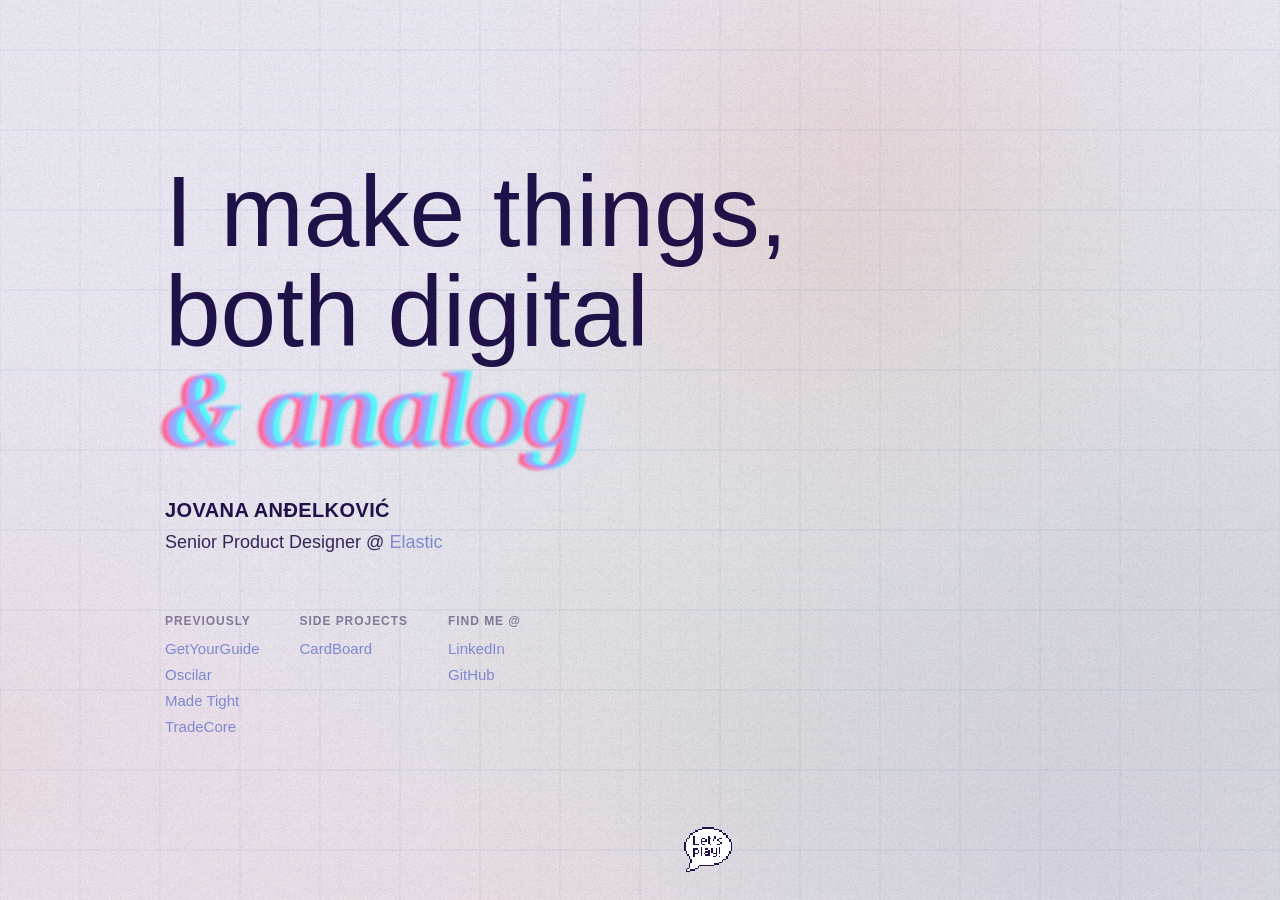
==== commit c127f792: "Move all images into images/ folder Co-Authored-By: Claude Sonnet 4.6 <noreply@anthropic.com>" ====
--- a/index.html
+++ b/index.html
@@ -10,7 +10,7 @@
 	<!-- End Google Tag Manager -->
 
         <meta charset="UTF-8" />
-        <link rel="icon" type="image/png" href="favicon.png" />
+        <link rel="icon" type="image/png" href="images/favicon.png" />
         <meta name="viewport" content="width=device-width, initial-scale=1.0" />
         <title>Jovana Anđelković - Portfolio</title>
         <link rel="preconnect" href="https://fonts.googleapis.com" />
@@ -161,10 +161,10 @@
       }
 
       var sprite = new Image();
-      sprite.src = 'kitty-Sheet.png';
+      sprite.src = 'images/kitty-Sheet.png';
 
       var obstacleSprite = new Image();
-      obstacleSprite.src = '32-obstacles.png';
+      obstacleSprite.src = 'images/32-obstacles.png';
 
       var cssW = window.innerWidth, cssH = window.innerHeight;
 
--- a/styles.css
+++ b/styles.css
@@ -259,7 +259,7 @@
     transform: translateX(-50%);
     width: 48px;
     height: 48px;
-    background-image: url(kitty-Sheet.png);
+    background-image: url(images/kitty-Sheet.png);
     background-size: 300% 100%;
     background-position: 0% 0;
     image-rendering: pixelated;
@@ -286,7 +286,7 @@
     left: calc(50% + 44px);
     width: 48px;
     height: 48px;
-    background-image: url(space-bubble.png);
+    background-image: url(images/space-bubble.png);
     background-size: 100% 100%;
     image-rendering: pixelated;
     z-index: 4;
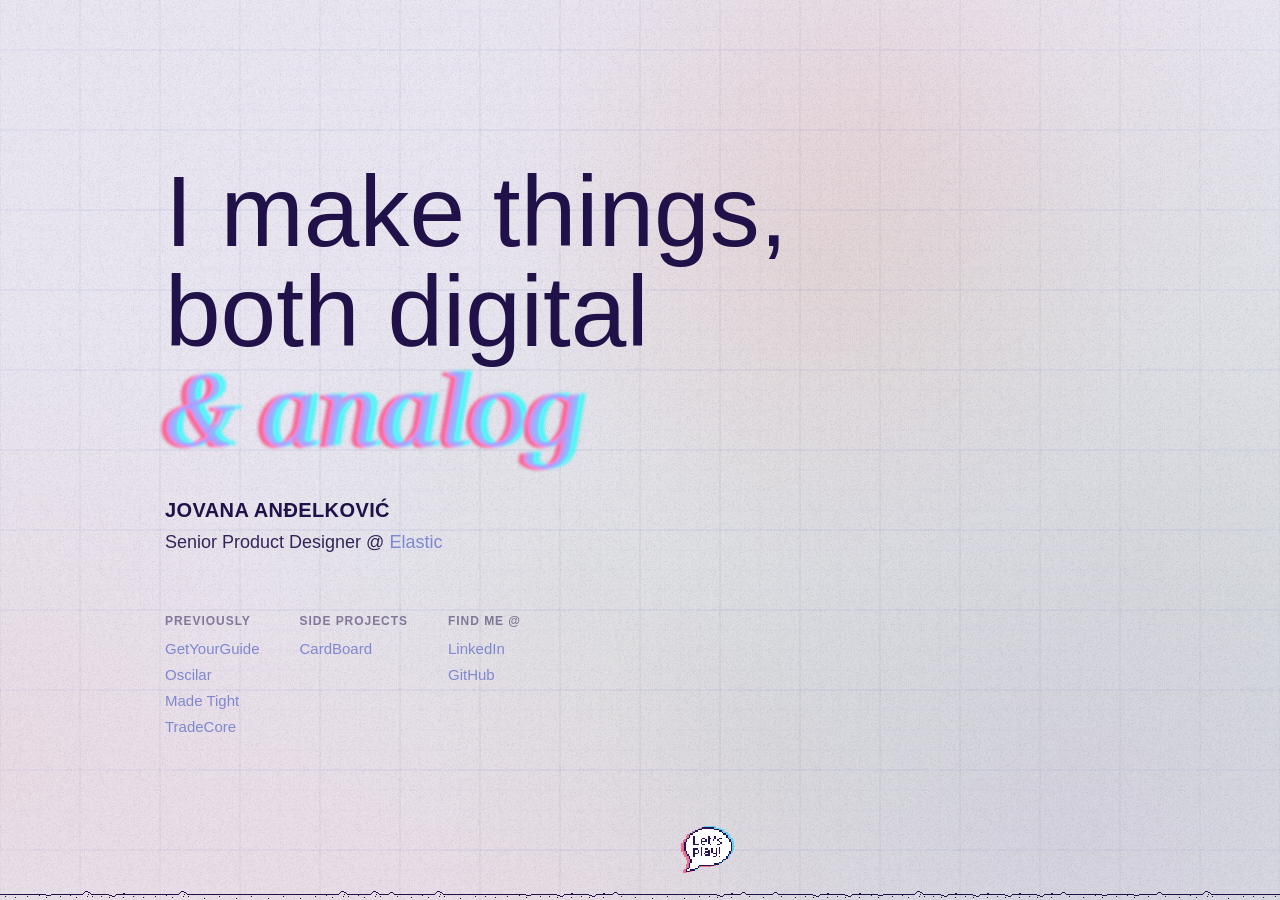
==== commit 489a0e39: "Add scrolling ground, overhead obstacle, and fix restart + materialisation - Ground on separate canv" ====
--- a/index.html
+++ b/index.html
@@ -82,11 +82,27 @@
       var JUMP_VY = -13;
       var OBSTACLE_W = 48;
       var OBSTACLE_TYPES = [
-        { srcX:  0, srcY:  0, srcW: 32, srcH: 32, w: OBSTACLE_W, h: OBSTACLE_W },
-        { srcX:  0, srcY: 32, srcW: 32, srcH: 32, w: OBSTACLE_W, h: OBSTACLE_W },
-        { srcX:  0, srcY: 64, srcW: 32, srcH: 32, w: OBSTACLE_W, h: OBSTACLE_W },
-        { srcX: 32, srcY:  0, srcW: 32, srcH: 64, w: OBSTACLE_W, h: OBSTACLE_W * 2 },
+        { srcX:  0, srcY:  0, srcW: 32, srcH: 32, w: OBSTACLE_W, h: OBSTACLE_W,     weight: 3 },
+        { srcX:  0, srcY: 32, srcW: 32, srcH: 32, w: OBSTACLE_W, h: OBSTACLE_W,     weight: 3 },
+        { srcX: 32, srcY:  0, srcW: 32, srcH: 64, w: OBSTACLE_W, h: OBSTACLE_W * 2, weight: 3 },
+        { srcX:  0, srcY: 64, srcW: 32, srcH: 32, w: OBSTACLE_W, h: OBSTACLE_W,     weight: 1, overhead: true },
       ];
+
+      function pickObstacleType() {
+        var total = 0;
+        for (var i = 0; i < OBSTACLE_TYPES.length; i++) total += OBSTACLE_TYPES[i].weight;
+        var r = Math.random() * total, cum = 0;
+        for (var i = 0; i < OBSTACLE_TYPES.length; i++) {
+          cum += OBSTACLE_TYPES[i].weight;
+          if (r < cum) return OBSTACLE_TYPES[i];
+        }
+        return OBSTACLE_TYPES[0];
+      }
+
+      function obstacleY(o) {
+        // Overhead: float just above the character's head when standing
+        return o.type.overhead ? groundY() - CHAR_H - o.h : groundY() - o.h;
+      }
       var INITIAL_SPEED = 5;
       var MAX_SPEED = 11;
       var SPEED_INCREMENT = 0.003;  // rate of approach toward MAX_SPEED
@@ -100,6 +116,12 @@
       canvas.id = 'game-canvas';
       document.body.appendChild(canvas);
       var ctx = canvas.getContext('2d');
+
+      // Ground on its own canvas so the CRT glitch filter doesn't affect it
+      var groundCanvas = document.createElement('canvas');
+      groundCanvas.style.cssText = 'position:fixed;inset:0;z-index:1;pointer-events:none';
+      document.body.appendChild(groundCanvas);
+      var gndCtx = groundCanvas.getContext('2d');
 
       var gameChar = document.getElementById('game-char');
       var gameBubble = document.getElementById('game-bubble');
@@ -111,11 +133,13 @@
       var score = 0;
       var rawScore = 0;
       var speed = INITIAL_SPEED;
+      var groundScrollX = 0;
       var rafId = null;
       var spawnTimer = null;
       var lastTime = 0;
       var elapsed = 0;
       var canRestart = false;
+      var spaceDown = false;
       var animFrame = 1;
       var animTimer = 0;
       var ANIM_INTERVAL = 120; // ms per walk frame
@@ -166,6 +190,11 @@
       var obstacleSprite = new Image();
       obstacleSprite.src = 'images/32-obstacles.png';
 
+      var groundSprite = new Image();
+      groundSprite.src = 'images/ground.png';
+
+      var groundTiles = [];
+
       var cssW = window.innerWidth, cssH = window.innerHeight;
 
       function resize() {
@@ -176,13 +205,51 @@
         canvas.height = cssH * dpr;
         canvas.style.width  = cssW + 'px';
         canvas.style.height = cssH + 'px';
-        ctx.scale(dpr, dpr);
+        ctx.setTransform(dpr, 0, 0, dpr, 0, 0);
+        groundCanvas.width  = cssW * dpr;
+        groundCanvas.height = cssH * dpr;
+        groundCanvas.style.width  = cssW + 'px';
+        groundCanvas.style.height = cssH + 'px';
+        gndCtx.setTransform(dpr, 0, 0, dpr, 0, 0);
       }
       resize();
-      window.addEventListener('resize', resize);
+      window.addEventListener('resize', function () { resize(); buildGroundTiles(); });
+
+      function buildGroundTiles() {
+        var count = Math.ceil(cssW / 32) + 1;
+        groundTiles = [];
+        for (var i = 0; i < count; i++) {
+          groundTiles.push(Math.floor(Math.random() * 6));
+        }
+      }
+      buildGroundTiles();
+
+      function drawGround() {
+        gndCtx.clearRect(0, 0, cssW, cssH);
+        gndCtx.imageSmoothingEnabled = false;
+        var totalW = groundTiles.length * 32;
+        var offsetX = groundScrollX % totalW;
+        var startTile = Math.floor(offsetX / 32);
+        var startX = -(offsetX % 32);
+        for (var g = 0; g * 32 + startX < cssW + 32; g++) {
+          var tileIdx = groundTiles[(startTile + g) % groundTiles.length];
+          gndCtx.drawImage(groundSprite, tileIdx * 32, 0, 32, 32, Math.floor(g * 32 + startX), groundY() - 32, 32, 32);
+        }
+      }
+
+      // Persistent idle render — keeps ground visible when not playing
+      (function idleRender() {
+        requestAnimationFrame(idleRender);
+        if (state !== IDLE) return;
+        ctx.clearRect(0, 0, cssW, cssH);
+        drawGround(); // draws to groundCanvas
+      })();
 
       function groundY() { return cssH - GROUND_OFFSET; }
-      function charX()   { return cssW / 2; }
+      function charX()   {
+        var center = cssW <= 768 ? cssW * 0.25 : cssW * 0.5;
+        return center - CHAR_W / 2;
+      }
 
       function startGame() {
         if (rafId) cancelAnimationFrame(rafId);
@@ -207,6 +274,7 @@
         elapsed = 0;
         animFrame = 1;
         animTimer = 0;
+        groundScrollX = 0;
       }
 
       function hideGame() {
@@ -232,7 +300,7 @@
         var delay = Math.max(600, base * (0.7 + Math.random() * 0.6));
         spawnTimer = setTimeout(function () {
           if (state !== PLAYING) return;
-          var t = OBSTACLE_TYPES[Math.floor(Math.random() * OBSTACLE_TYPES.length)];
+          var t = pickObstacleType();
           obstacles.push({ x: cssW, w: t.w, h: t.h, type: t });
           scheduleSpawn();
         }, delay);
@@ -243,7 +311,7 @@
         var cx2 = cx + CHAR_W, cy2 = cy + CHAR_H;
         for (var i = 0; i < obstacles.length; i++) {
           var o = obstacles[i];
-          var ox = o.x, oy = groundY() - o.h;
+          var ox = o.x, oy = obstacleY(o);
           var ox2 = ox + o.w, oy2 = oy + o.h;
           // AABB with 4px shrink for leniency
           if (cx2 - 4 > ox + 4 && cx + 4 < ox2 - 4 && cy2 - 4 > oy + 4 && cy + 4 < oy2 - 4) {
@@ -255,8 +323,8 @@
 
       function endGame() {
         state = GAME_OVER;
-        canRestart = false;
-        setTimeout(function () { if (state === GAME_OVER) canRestart = true; }, 800);
+        // If Space isn't held right now, arm restart immediately; otherwise wait for key-up
+        canRestart = !spaceDown;
         resetIdleTimer(); // auto-idle after 5s of inactivity on game over screen
         if (spawnTimer) clearTimeout(spawnTimer);
         cancelAnimationFrame(rafId);
@@ -267,7 +335,7 @@
       function drawGameOver() {
         var vw = cssW, vh = cssH;
         var pill = { w: 140, h: 36 };
-        var px = charX() - pill.w / 2, py = cssH - pill.h - 8;
+        var px = cssW / 2 - pill.w / 2, py = cssH - pill.h - 8;
         ctx.fillStyle = 'rgba(33,17,73,0.88)';
         if (ctx.roundRect) {
           ctx.beginPath();
@@ -278,13 +346,13 @@
         }
 
         ctx.textAlign = 'center';
-        ctx.fillStyle = '#EAE7F2';
+        ctx.fillStyle = '#ffffff';
         ctx.font = 'bold 11px "JetBrains Mono", monospace';
-        ctx.fillText('GAME OVER  ' + score + ' m', charX(), py + 15);
-
-        ctx.fillStyle = 'rgba(234,231,242,0.55)';
+        ctx.fillText('GAME OVER  ' + score + ' m', cssW / 2, py + 15);
+
+        ctx.fillStyle = '#ffffff';
         ctx.font = '9px "JetBrains Mono", monospace';
-        ctx.fillText('SPACE · TAP TO RESTART', charX(), py + 28);
+        ctx.fillText('SPACE · TAP TO RESTART', cssW / 2, py + 28);
       }
 
       function gameLoop(timestamp) {
@@ -309,7 +377,8 @@
         charY -= charVY * dt;
         if (charY <= 0) { charY = 0; charVY = 0; }
 
-        // Move obstacles
+        // Move obstacles + scroll ground
+        groundScrollX += speed * dt;
         for (var i = obstacles.length - 1; i >= 0; i--) {
           obstacles[i].x -= speed * dt;
           if (obstacles[i].x + obstacles[i].w < 0) obstacles.splice(i, 1);
@@ -318,6 +387,8 @@
         rawScore += speed * dt * 0.1;
         score = Math.floor(rawScore);
 
+        drawGround();
+
         if (checkCollision()) { draw(); endGame(); return; }
 
         draw();
@@ -327,14 +398,6 @@
       function draw() {
         var vw = cssW, vh = cssH;
         ctx.clearRect(0, 0, vw, vh);
-
-        // Ground line
-        ctx.beginPath();
-        ctx.moveTo(0, groundY());
-        ctx.lineTo(vw, groundY());
-        ctx.strokeStyle = 'rgba(109,121,202,0.35)';
-        ctx.lineWidth = 1.2;
-        ctx.stroke();
 
         // Character
         var cx = Math.floor(charX()), cy = Math.floor(groundY() - charY - CHAR_H);
@@ -346,7 +409,7 @@
         ctx.imageSmoothingEnabled = false;
         for (var i = 0; i < obstacles.length; i++) {
           var o = obstacles[i];
-          ctx.drawImage(obstacleSprite, o.type.srcX, o.type.srcY, o.type.srcW, o.type.srcH, Math.floor(o.x), Math.floor(groundY() - o.h), o.w, o.h);
+          ctx.drawImage(obstacleSprite, o.type.srcX, o.type.srcY, o.type.srcW, o.type.srcH, Math.floor(o.x), Math.floor(obstacleY(o)), o.w, o.h);
         }
 
         // Score
@@ -364,9 +427,16 @@
         }
         if (e.code !== 'Space') return;
         e.preventDefault();
-        if (state === IDLE)                        startGame();
-        else if (state === PLAYING)                jump();
+        spaceDown = true;
+        if (state === IDLE)                         startGame();
+        else if (state === PLAYING)                 jump();
         else if (state === GAME_OVER && canRestart) startGame();
+      });
+
+      document.addEventListener('keyup', function (e) {
+        if (e.code !== 'Space') return;
+        spaceDown = false;
+        if (state === GAME_OVER) canRestart = true;
       });
 
       gameChar.addEventListener('click', function () {
@@ -391,6 +461,10 @@
         if (state === PLAYING)                      jump();
         else if (state === GAME_OVER && canRestart) startGame();
       }, { passive: false });
+
+      document.addEventListener('touchend', function (e) {
+        if (state === GAME_OVER) canRestart = true;
+      }, { passive: true });
 
       gameChar.addEventListener('touchstart', function (e) {
         e.preventDefault();
@@ -722,8 +796,9 @@
               setTimeout(tick, 30 + p * p * 120);
             } else {
               el.style.opacity = '1';
-              el.style.filter  = '';
-              // CRT glitch takes over from here
+              // Leave the final tick's filter in place — it already has a
+              // subtle chromatic split. The idle CRT glitch loop takes over
+              // from here and will overwrite it on its next cycle.
             }
           }
 
--- a/styles.css
+++ b/styles.css
@@ -299,6 +299,16 @@
     to { opacity: 1; }
 }
 
+@media (max-width: 768px) {
+    #game-char {
+        left: 25%;
+    }
+
+    #game-bubble {
+        left: calc(25% + 44px);
+    }
+}
+
 #game-canvas {
     position: fixed;
     inset: 0;
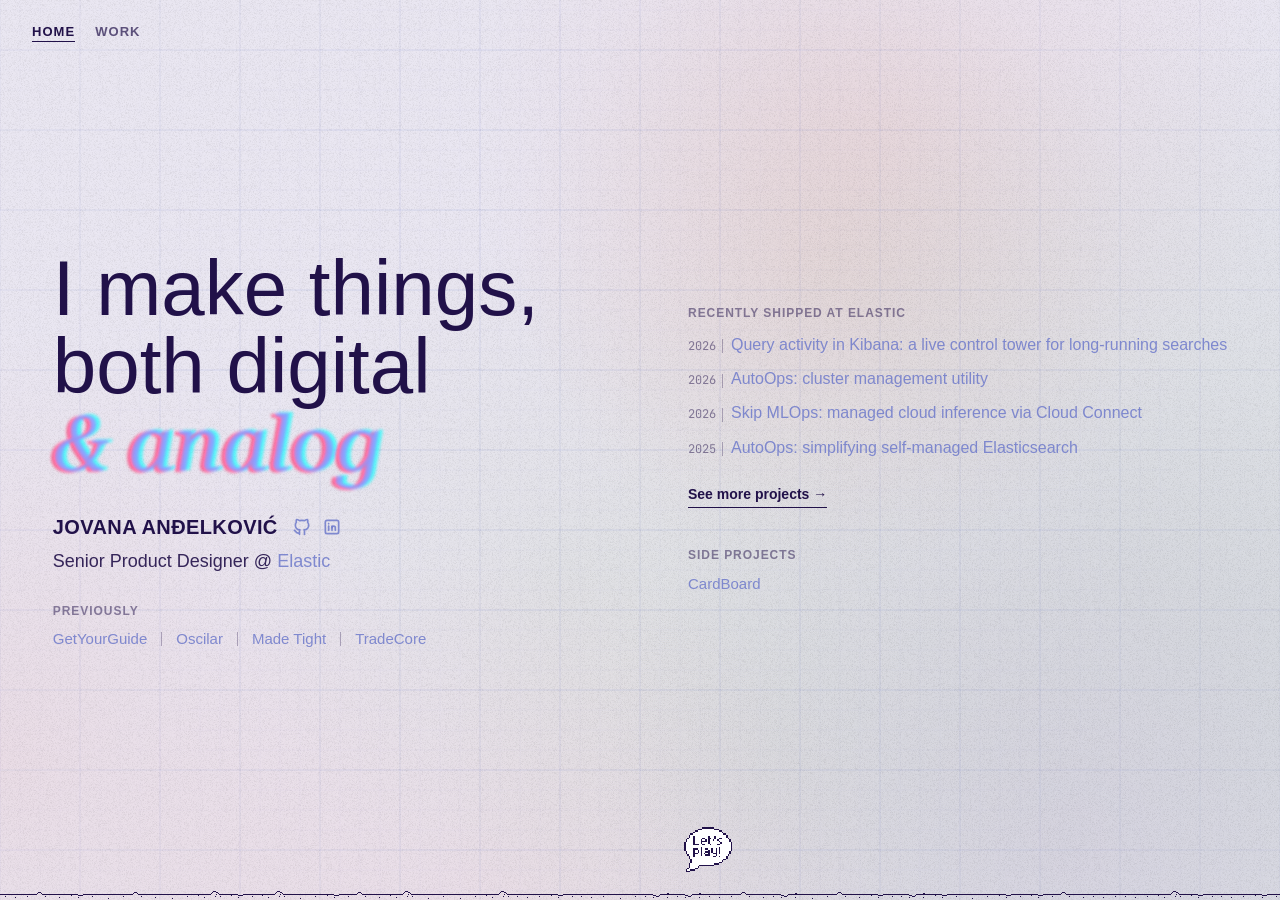
==== commit d62cbe97: "Add main nav, latest projects panel, and Work page stub Introduces a fixed top nav (Home/Work) with " ====
--- a/index.html
+++ b/index.html
@@ -23,6 +23,12 @@
     </head>
     <body>
         <a href="#main-content" class="skip-link">Skip to main content</a>
+        <nav class="main-nav" aria-label="Main">
+            <ul>
+                <li><a href="index.html" aria-current="page">Home</a></li>
+                <li><a href="work.html">Work</a></li>
+            </ul>
+        </nav>
         <main id="main-content">
         <div class="container">
             <div class="left-section">
@@ -32,35 +38,66 @@
                 </h1>
 
                 <div class="name-title-section">
-                    <h2 class="name">Jovana Anđelković</h2>
+                    <div class="name-row">
+                        <h2 class="name">Jovana Anđelković</h2>
+                        <ul class="social-icons" aria-label="Social links">
+                            <li>
+                                <a href="https://github.com/jovana-andjelkovic" target="_blank" rel="noopener noreferrer" aria-label="GitHub (opens in new tab)">
+                                    <svg xmlns="http://www.w3.org/2000/svg" width="20" height="20" viewBox="0 0 24 24" fill="none" stroke="currentColor" stroke-width="2" stroke-linecap="round" stroke-linejoin="round" aria-hidden="true"><path d="M9 19c-4.3 1.4 -4.3 -2.5 -6 -3m12 5v-3.5c0 -1 .1 -1.4 -.5 -2c2.8 -.3 5.5 -1.4 5.5 -6a4.6 4.6 0 0 0 -1.3 -3.2a4.2 4.2 0 0 0 -.1 -3.2s-1.1 -.3 -3.5 1.3a12.3 12.3 0 0 0 -6.2 0c-2.4 -1.6 -3.5 -1.3 -3.5 -1.3a4.2 4.2 0 0 0 -.1 3.2a4.6 4.6 0 0 0 -1.3 3.2c0 4.6 2.7 5.7 5.5 6c-.6 .6 -.6 1.2 -.5 2v3.5"/></svg>
+                                </a>
+                            </li>
+                            <li>
+                                <a href="https://www.linkedin.com/in/andelkovic-jovana/" target="_blank" rel="noopener noreferrer" aria-label="LinkedIn (opens in new tab)">
+                                    <svg xmlns="http://www.w3.org/2000/svg" width="20" height="20" viewBox="0 0 24 24" fill="none" stroke="currentColor" stroke-width="2" stroke-linecap="round" stroke-linejoin="round" aria-hidden="true"><path d="M4 4m0 2a2 2 0 0 1 2 -2h12a2 2 0 0 1 2 2v12a2 2 0 0 1 -2 2h-12a2 2 0 0 1 -2 -2z"/><path d="M8 11l0 5"/><path d="M8 8l0 .01"/><path d="M12 16l0 -5"/><path d="M16 16v-3a2 2 0 0 0 -4 0"/></svg>
+                                </a>
+                            </li>
+                        </ul>
+                    </div>
                     <p class="job-title">Senior Product Designer @ <a href="https://www.elastic.co/" target="_blank" rel="noopener noreferrer" aria-label="Elastic (opens in new tab)">Elastic</a></p>
                 </div>
 
                 <div class="info-columns">
                     <div class="info-column">
                         <span class="info-column-label">Previously</span>
-                        <ul class="info-column-list">
+                        <ul class="info-column-list info-column-list--inline">
                             <li><a href="https://www.getyourguide.com/" target="_blank" rel="noopener noreferrer">GetYourGuide</a></li>
                             <li><a href="https://oscilar.com/" target="_blank" rel="noopener noreferrer">Oscilar</a></li>
                             <li><a href="https://www.madetight.com/" target="_blank" rel="noopener noreferrer">Made Tight</a></li>
                             <li><a href="https://tradecore.com/" target="_blank" rel="noopener noreferrer">TradeCore</a></li>
                         </ul>
                     </div>
-                    <div class="info-column">
-                        <span class="info-column-label">Side projects</span>
-                        <ul class="info-column-list">
-                            <li><a href="https://github.com/jovana-andjelkovic/cardboard" target="_blank" rel="noopener noreferrer">CardBoard</a></li>
-                        </ul>
-                    </div>
-                    <div class="info-column">
-                        <span class="info-column-label">Find me @</span>
-                        <ul class="info-column-list">
-                            <li><a href="https://www.linkedin.com/in/andelkovic-jovana/" target="_blank" rel="noopener noreferrer">LinkedIn</a></li>
-                            <li><a href="https://github.com/jovana-andjelkovic" target="_blank" rel="noopener noreferrer">GitHub</a></li>
-                        </ul>
-                    </div>
                 </div>
             </div>
+
+            <aside class="right-section" aria-labelledby="latest-heading">
+                <span class="info-column-label" id="latest-heading">Recently shipped at Elastic</span>
+                <ul class="latest-list">
+                    <li>
+                        <span class="latest-date">2026</span>
+                        <a href="https://www.elastic.co/search-labs/blog/kibana-query-activity-long-running-searches" target="_blank" rel="noopener noreferrer">Query activity in Kibana: a live control tower for long-running searches</a>
+                    </li>
+                    <li>
+                        <span class="latest-date">2026</span>
+                        <a href="https://www.elastic.co/platform/autoops" target="_blank" rel="noopener noreferrer">AutoOps: cluster management utility</a>
+                    </li>
+                    <li>
+                        <span class="latest-date">2026</span>
+                        <a href="https://www.elastic.co/search-labs/blog/cloud-connect-elastic-inference-service" target="_blank" rel="noopener noreferrer">Skip MLOps: managed cloud inference via Cloud Connect</a>
+                    </li>
+                    <li>
+                        <span class="latest-date">2025</span>
+                        <a href="https://www.elastic.co/search-labs/blog/elastic-autoops-self-managed-elasticsearch" target="_blank" rel="noopener noreferrer">AutoOps: simplifying self-managed Elasticsearch</a>
+                    </li>
+                </ul>
+                <a href="work.html" class="latest-cta">See more projects →</a>
+
+                <div class="info-column right-side-projects">
+                    <span class="info-column-label">Side projects</span>
+                    <ul class="info-column-list">
+                        <li><a href="https://github.com/jovana-andjelkovic/cardboard" target="_blank" rel="noopener noreferrer">CardBoard</a></li>
+                    </ul>
+                </div>
+            </aside>
         </div>
         </main>
 
@@ -412,11 +449,13 @@
           ctx.drawImage(obstacleSprite, o.type.srcX, o.type.srcY, o.type.srcW, o.type.srcH, Math.floor(o.x), Math.floor(obstacleY(o)), o.w, o.h);
         }
 
-        // Score
+        // Score — vertically centered with nav links
         ctx.textAlign = 'right';
         ctx.fillStyle = 'rgba(33,17,73,0.65)';
         ctx.font = '13px "JetBrains Mono", monospace';
-        ctx.fillText(score + ' m', vw - 16, 20);
+        ctx.textBaseline = 'middle';
+        ctx.fillText(score + ' m', vw - 32, 28);
+        ctx.textBaseline = 'alphabetic';
       }
 
       // ── Input handling ────────────────────────────────────
@@ -703,61 +742,6 @@
         });
       })();
 
-      // ── CRT hover for links ───────────────────────────────────
-      (function () {
-        if (window.matchMedia('(prefers-reduced-motion: reduce)').matches) return;
-
-        function rnd(min, max) { return min + Math.random() * (max - min); }
-        function dir() { return Math.random() < 0.5 ? -1 : 1; }
-        function rgbSplit(spread, a) {
-          return (-spread).toFixed(1) + 'px 1px rgba(255,30,80,' + a + '),' +
-                  spread.toFixed(1) + 'px -1px rgba(0,210,255,' + a + ')';
-        }
-
-        document.querySelectorAll('.info-column-list a, .job-title a').forEach(function (link) {
-          var ver = 0;
-
-          link.addEventListener('mouseenter', function () {
-            var v = ++ver;
-            var d = dir(), spread = rnd(1, 2);
-            var tx1 = d * rnd(1.5, 3), tx2 = -d * rnd(0.5, 1.5);
-
-            // Frame 1 — glitch in
-            link.style.transition  = 'none';
-            link.style.filter      = 'blur(0.5px) brightness(' + rnd(1.2, 1.4).toFixed(2) + ')';
-            link.style.transform   = 'translateX(' + tx1.toFixed(1) + 'px)';
-            link.style.textShadow  = rgbSplit(spread, 0.55);
-
-            setTimeout(function () {
-              if (ver !== v) return;
-              // Frame 2 — counter-glitch
-              link.style.filter     = 'blur(0.3px) brightness(1.1)';
-              link.style.transform  = 'translateX(' + tx2.toFixed(1) + 'px)';
-              link.style.textShadow = rgbSplit(spread * 0.5, 0.3);
-
-              setTimeout(function () {
-                if (ver !== v) return;
-                // Settle — dimmed hover state
-                link.style.transition  = 'filter 0.15s ease, transform 0.15s ease, text-shadow 0.15s ease, opacity 0.15s ease';
-                link.style.filter      = '';
-                link.style.transform   = '';
-                link.style.textShadow  = '';
-                link.style.opacity     = '0.5';
-              }, 60);
-            }, 60);
-          });
-
-          link.addEventListener('mouseleave', function () {
-            ver++;
-            link.style.transition  = 'none';
-            link.style.filter      = '';
-            link.style.transform   = '';
-            link.style.textShadow  = '';
-            link.style.opacity     = '';
-          });
-        });
-      })();
-
       // ── Character materialisation ─────────────────────────
       (function () {
         var el = document.getElementById('game-char');
@@ -879,5 +863,6 @@
       })();
 
     </script>
+    <script src="link-hover.js"></script>
     </body>
 </html>
--- a/styles.css
+++ b/styles.css
@@ -33,6 +33,7 @@
 
 html {
     background: #EAE7F2;
+    overflow-x: hidden;
 }
 
 body {
@@ -67,12 +68,149 @@
 }
 
 .container {
-    max-width: 1200px;
+    max-width: 1600px;
+    width: 100%;
     margin: 0 auto;
     display: grid;
-    grid-template-columns: 1.5fr 0.5fr;
-    gap: 120px;
+    grid-template-columns: 1fr 1fr;
+    gap: clamp(60px, 7.5vw, 120px);
     align-items: start;
+}
+
+/* Top nav */
+.main-nav {
+    position: fixed;
+    top: 0;
+    left: 0;
+    right: 0;
+    z-index: 5;
+    padding: 18px 32px;
+}
+
+.main-nav::before {
+    content: "";
+    position: absolute;
+    top: 0;
+    left: 0;
+    right: 0;
+    bottom: -32px;
+    pointer-events: none;
+    backdrop-filter: blur(10px);
+    -webkit-backdrop-filter: blur(10px);
+    background: linear-gradient(to bottom, rgba(234, 231, 242, 0.6), rgba(234, 231, 242, 0));
+    -webkit-mask-image: linear-gradient(to bottom, black 45%, transparent);
+            mask-image: linear-gradient(to bottom, black 45%, transparent);
+    opacity: 0;
+    transition: opacity 0.25s ease;
+}
+
+.main-nav.is-scrolled::before {
+    opacity: 1;
+}
+
+.main-nav ul {
+    position: relative;
+}
+
+.main-nav ul {
+    list-style: none;
+    display: flex;
+    gap: 20px;
+    padding: 0;
+    margin: 0;
+}
+
+.main-nav a {
+    font-size: 13px;
+    font-weight: 600;
+    text-transform: uppercase;
+    letter-spacing: 0.08em;
+    color: rgba(33,17,73,0.7);
+    text-decoration: none;
+}
+
+.main-nav a:hover {
+    color: #211149;
+}
+
+.main-nav a[aria-current="page"] {
+    color: #211149;
+    border-bottom: 1px solid #211149;
+    padding-bottom: 2px;
+}
+
+/* Right section — Latest projects */
+.right-section {
+    display: flex;
+    flex-direction: column;
+    gap: 10px;
+    align-self: center;
+}
+
+.latest-list {
+    list-style: none;
+    padding: 0;
+    margin: 0;
+    display: flex;
+    flex-direction: column;
+    gap: 12px;
+}
+
+.latest-list li {
+    display: flex;
+    align-items: baseline;
+    gap: 8px;
+}
+
+.latest-list a {
+    font-size: 16px;
+    color: rgb(109 121 202 / 85%);
+    text-decoration: none;
+    line-height: 1.4;
+}
+
+.latest-date {
+    font-family: "JetBrains Mono", monospace;
+    font-size: 12px;
+    color: rgba(33,17,73,0.5);
+    flex-shrink: 0;
+    display: inline-flex;
+    align-items: center;
+    gap: 6px;
+}
+
+.latest-date::after {
+    content: "";
+    display: inline-block;
+    width: 1px;
+    height: 14px;
+    background: rgba(33,17,73,0.3);
+}
+
+.latest-list a:hover {
+    text-decoration: underline;
+    text-underline-offset: 3px;
+    text-decoration-thickness: 1px;
+}
+
+.latest-cta {
+    margin-top: 14px;
+    font-size: 14px;
+    font-weight: 600;
+    color: #211149;
+    text-decoration: none;
+    align-self: flex-start;
+    border-bottom: 1px solid #211149;
+    padding-bottom: 2px;
+}
+
+.latest-cta:hover {
+    color: rgb(109 121 202);
+    border-bottom-color: rgb(109 121 202);
+}
+
+.right-side-projects {
+    margin-top: 28px;
 }
 
 /* Left Section */
@@ -84,7 +222,7 @@
 
 
 .main-title {
-    font-size: clamp(44px, 10vw, 100px);
+    font-size: clamp(34.375px, 7.8125vw, 78.125px);
     font-weight: 400;
     line-height: 1;
     color: #211149;
@@ -101,13 +239,47 @@
     flex-direction: column;
 }
 
+.name-row {
+    display: flex;
+    align-items: center;
+    gap: 14px;
+    margin-bottom: 12px;
+    line-height: 1;
+}
+
+.social-icons,
+.social-icons li,
+.social-icons a,
+.social-icons svg {
+    display: flex;
+    align-items: center;
+}
+
+.social-icons {
+    list-style: none;
+    display: flex;
+    gap: 10px;
+    padding: 0;
+    margin: 0;
+}
+
+.social-icons a {
+    display: inline-flex;
+    color: rgb(109 121 202 / 85%);
+    transition: color 0.15s ease;
+}
+
+.social-icons a:hover {
+    color: #211149;
+}
+
 .name {
     font-size: 20px;
     font-weight: 700;
     letter-spacing: 0.4px;
     color: #211149;
-    margin-bottom: 4px;
     text-transform: uppercase;
+    line-height: 1;
 }
 
 .job-title {
@@ -132,7 +304,7 @@
 .info-columns {
     display: flex;
     gap: 40px;
-    margin-top: 24px;
+    margin-top: -4px;
 }
 
 .info-column {
@@ -163,6 +335,26 @@
     align-items: center;
 }
 
+.info-column-list--inline {
+    flex-direction: row;
+    flex-wrap: nowrap;
+    gap: 4px 14px;
+}
+
+.info-column-list--inline li {
+    white-space: nowrap;
+}
+
+.info-column-list--inline li:not(:last-child)::after {
+    content: "";
+    display: inline-block;
+    width: 1px;
+    height: 14px;
+    background: rgba(33,17,73,0.3);
+    margin-left: 14px;
+    vertical-align: middle;
+}
+
 .info-column-list a {
     font-size: 15px;
     color: rgb(109 121 202 / 85%);
@@ -190,14 +382,22 @@
     }
 
     body {
-        padding: 60px 30px;
+        padding: 80px 30px 140px;
         align-items: flex-start;
+    }
+
+    .main-nav {
+        padding: 16px 30px;
     }
 }
 
 @media (max-width: 768px) {
     body {
-        padding: 40px 20px;
+        padding: 72px 20px 140px;
+    }
+
+    .main-title {
+        font-size: clamp(43px, 9.77vw, 60px);
     }
 
     .container {
@@ -225,7 +425,25 @@
     body {
         padding: 30px 15px;
         align-items: flex-start;
-        padding-top: 48px;
+        padding-top: 72px;
+        padding-bottom: 140px;
+    }
+
+    .main-nav {
+        padding: 14px 15px;
+    }
+
+    .info-column-list--inline {
+        gap: 4px 7px;
+    }
+
+    .info-column-list--inline a {
+        font-size: 12px;
+    }
+
+    .info-column-list--inline li:not(:last-child)::after {
+        margin-left: 7px;
+        height: 10px;
     }
 
     .info-columns {
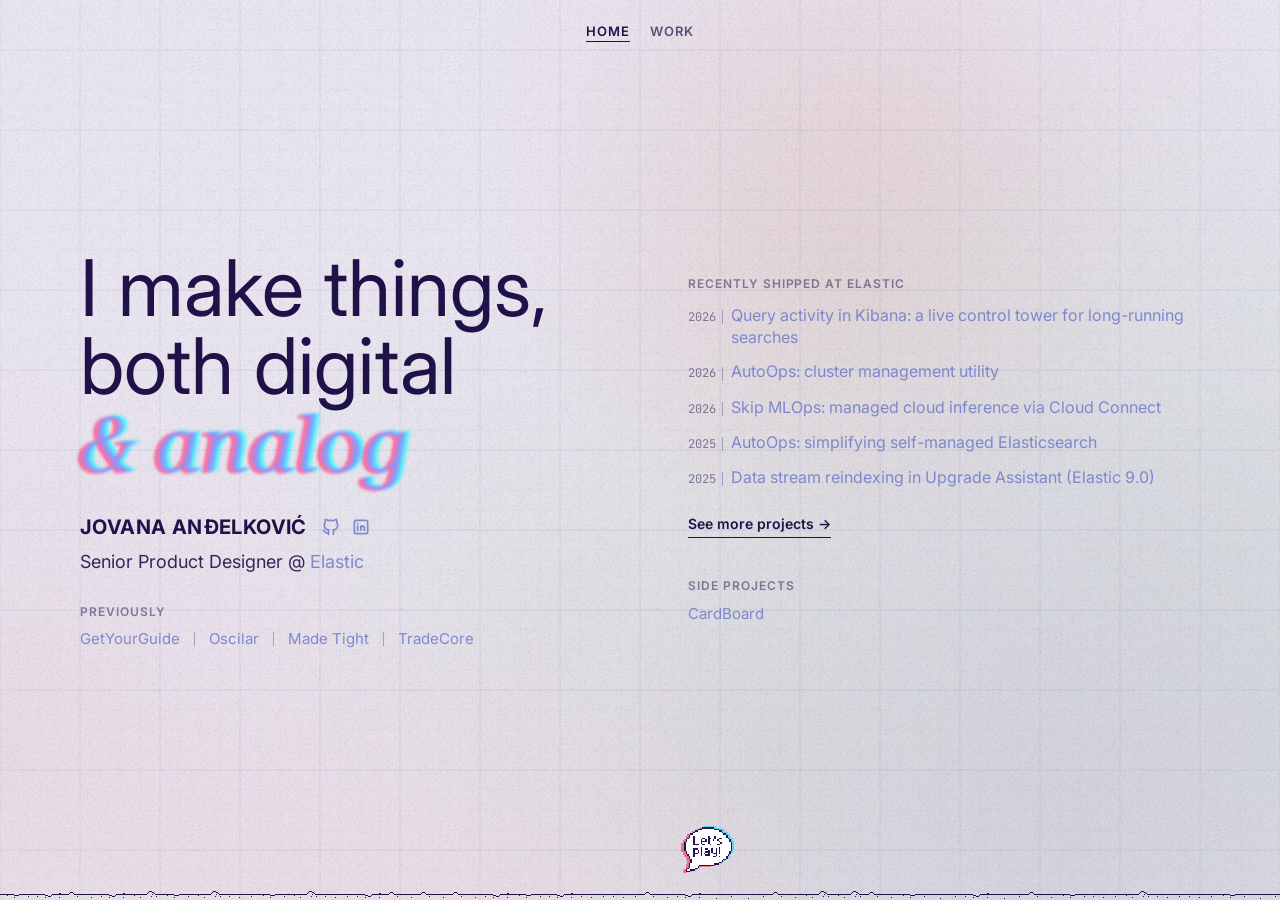
==== commit 00f08f92: "Build out work page, add scrollbar-aware nav alignment, and wire up real projects Replaces the work-" ====
--- a/index.html
+++ b/index.html
@@ -16,10 +16,19 @@
         <link rel="preconnect" href="https://fonts.googleapis.com" />
         <link rel="preconnect" href="https://fonts.gstatic.com" crossorigin />
         <link
-            href="https://fonts.googleapis.com/css2?family=Roboto+Serif:ital,wght@0,100..900;1,100..900&family=JetBrains+Mono:wght@400;700&display=swap"
+            href="https://fonts.googleapis.com/css2?family=Inter:wght@100..900&family=Roboto+Serif:ital,wght@0,100..900;1,100..900&family=JetBrains+Mono:wght@400;700&display=swap"
             rel="stylesheet"
         />
         <link rel="stylesheet" href="styles.css" />
+        <script>
+        (function () {
+            var d = document.createElement('div');
+            d.style.cssText = 'overflow:scroll;width:100px;height:100px;visibility:hidden;position:absolute;top:-9999px;';
+            document.documentElement.appendChild(d);
+            document.documentElement.style.setProperty('--sb-w', (d.offsetWidth - d.clientWidth) + 'px');
+            document.documentElement.removeChild(d);
+        })();
+        </script>
     </head>
     <body>
         <a href="#main-content" class="skip-link">Skip to main content</a>
@@ -88,6 +97,10 @@
                         <span class="latest-date">2025</span>
                         <a href="https://www.elastic.co/search-labs/blog/elastic-autoops-self-managed-elasticsearch" target="_blank" rel="noopener noreferrer">AutoOps: simplifying self-managed Elasticsearch</a>
                     </li>
+                    <li>
+                        <span class="latest-date">2025</span>
+                        <a href="https://www.elastic.co/blog/whats-new-elastic-platform-9-0-0" target="_blank" rel="noopener noreferrer">Data stream reindexing in Upgrade Assistant (Elastic 9.0)</a>
+                    </li>
                 </ul>
                 <a href="work.html" class="latest-cta">See more projects →</a>
 
@@ -454,7 +467,7 @@
         ctx.fillStyle = 'rgba(33,17,73,0.65)';
         ctx.font = '13px "JetBrains Mono", monospace';
         ctx.textBaseline = 'middle';
-        ctx.fillText(score + ' m', vw - 32, 28);
+        ctx.fillText(score + ' m', vw - 80, 28);
         ctx.textBaseline = 'alphabetic';
       }
 
@@ -540,8 +553,9 @@
 
         function resizeGrid() {
           var vw = window.innerWidth, vh = window.innerHeight;
-          gW = gridCanvas.width  = Math.ceil(vw * 1.8);
-          gH = gridCanvas.height = Math.ceil(vh * 1.8);
+          var maxDim = Math.max(vw, vh);
+          gW = gridCanvas.width  = Math.ceil(maxDim * 1.8);
+          gH = gridCanvas.height = Math.ceil(maxDim * 1.8);
           gridCanvas.style.width  = gW + 'px';
           gridCanvas.style.height = gH + 'px';
           gridCanvas.style.left   = Math.round((vw - gW) / 2) + 'px';
--- a/styles.css
+++ b/styles.css
@@ -32,22 +32,7 @@
 }
 
 html {
-    background: #EAE7F2;
-    overflow-x: hidden;
-}
-
-body {
-    font-family:
-        -apple-system,
-        BlinkMacSystemFont,
-        "Segoe UI",
-        Roboto,
-        Oxygen,
-        Ubuntu,
-        Cantarell,
-        sans-serif;
-    line-height: 1.6;
-    color: #211149;
+    overscroll-behavior-y: none;
     background:
         radial-gradient(circle at 83.9% 92.8%, rgba(184,164,200,0.21) 0%, transparent 36%),
         radial-gradient(circle at 88.7% 63.8%, rgba(196,208,192,0.22) 0%, transparent 45%),
@@ -60,11 +45,19 @@
         radial-gradient(circle at 61.3% 84.2%, rgba(196,208,192,0.24) 0%, transparent 32%),
         #EAE7F2;
     background-attachment: fixed;
+}
+
+
+body {
+    font-family: "Inter", -apple-system, BlinkMacSystemFont, "Segoe UI", Roboto, sans-serif;
+    line-height: 1.6;
+    color: #211149;
+    overflow-x: hidden;
     min-height: 100vh;
     display: flex;
     align-items: center;
     justify-content: center;
-    padding: 40px;
+    padding: 40px 80px;
 }
 
 .container {
@@ -79,12 +72,13 @@
 
 /* Top nav */
 .main-nav {
+    --nav-pad-x: 80px;
     position: fixed;
     top: 0;
     left: 0;
     right: 0;
     z-index: 5;
-    padding: 18px 32px;
+    padding: 18px var(--nav-pad-x);
 }
 
 .main-nav::before {
@@ -115,9 +109,14 @@
 .main-nav ul {
     list-style: none;
     display: flex;
+    justify-content: center;
     gap: 20px;
     padding: 0;
     margin: 0;
+}
+
+body:not(.work-page):not(.has-sb) .main-nav {
+    padding-right: calc(var(--nav-pad-x) + var(--sb-w, 0px));
 }
 
 .main-nav a {
@@ -369,9 +368,161 @@
 }
 
 @media (min-width: 1025px) {
-    body {
+    body:not(.work-page) {
         overflow: hidden;
     }
+}
+
+/* Work page */
+.work-page {
+    align-items: flex-start;
+    padding-top: 100px;
+}
+
+.work-page .container {
+    grid-template-columns: 7fr 3fr;
+}
+
+.work-page .right-section {
+    align-self: start;
+    position: sticky;
+    top: 96px;
+}
+
+.work-list {
+    gap: 80px;
+    margin-bottom: 6rem;
+}
+
+.work-page-header {
+    max-width: 1600px;
+    width: 100%;
+    margin: 0 auto 48px;
+}
+
+.work-page-title {
+    font-size: clamp(17px, 3.9vw, 39px);
+}
+
+.work-page-subtitle {
+    margin-top: 8px;
+    font-size: 16px;
+    color: rgba(33,17,73,0.5);
+}
+
+.work-page-subtitle a {
+    color: rgb(109 121 202 / 85%);
+    text-decoration: none;
+}
+
+.work-page-subtitle a:hover {
+    text-decoration: underline;
+    text-underline-offset: 3px;
+    text-decoration-thickness: 1px;
+}
+
+.work-article {
+    display: flex;
+    flex-direction: column;
+    gap: 24px;
+}
+
+.work-content {
+    display: flex;
+    flex-direction: column;
+    gap: 16px;
+}
+
+
+.work-meta {
+    display: flex;
+    align-items: center;
+    gap: 12px;
+}
+
+.work-meta .work-logo + .work-date::before {
+    content: "";
+    display: inline-block;
+    width: 1px;
+    height: 14px;
+    background: rgba(33,17,73,0.3);
+    margin-right: 12px;
+    vertical-align: middle;
+}
+
+.work-logo {
+    height: 22px;
+    width: auto;
+    max-width: 120px;
+    object-fit: contain;
+    object-position: left center;
+}
+
+div.work-logo {
+    width: 80px;
+    background: rgba(33,17,73,0.08);
+    border-radius: 4px;
+}
+
+img.work-logo[src*="getyourguide"] {
+    height: 40px;
+}
+
+img.work-logo[src*="tradecore"] {
+    height: 20px;
+}
+
+.work-cover {
+    position: relative;
+    margin: 0;
+    border-radius: 8px;
+    background: rgba(33,17,73,0.05);
+    aspect-ratio: 16 / 10;
+    display: flex;
+    align-items: center;
+    justify-content: center;
+    box-shadow:
+        -6px 3px 6px rgba(255,80,160,0.33),
+        6px -3px 6px rgba(0,210,255,0.33);
+}
+
+.work-cover img {
+    border-radius: inherit;
+}
+
+.work-cover img {
+    width: 100%;
+    height: 100%;
+    object-fit: cover;
+}
+
+.work-header {
+    display: flex;
+    align-items: baseline;
+    gap: 16px;
+    flex-wrap: wrap;
+}
+
+.work-title {
+    font-size: clamp(20px, 1.8vw, 24px);
+    font-weight: 500;
+    line-height: 1.1;
+    color: #211149;
+}
+
+.work-date {
+    font-family: "JetBrains Mono", monospace;
+    font-size: 13px;
+    line-height: 1;
+    color: rgba(33,17,73,0.5);
+    display: inline-flex;
+    align-items: center;
+}
+
+.work-body {
+    font-size: 16px;
+    line-height: 1.65;
+    color: rgba(33,17,73,0.5);
 }
 
 /* Responsive Design */
@@ -387,7 +538,16 @@
     }
 
     .main-nav {
-        padding: 16px 30px;
+        --nav-pad-x: 30px;
+        padding: 16px var(--nav-pad-x);
+    }
+
+    .work-page .container {
+        grid-template-columns: 1fr;
+    }
+
+    .work-page .right-section {
+        display: none;
     }
 }
 
@@ -398,6 +558,10 @@
 
     .main-title {
         font-size: clamp(43px, 9.77vw, 60px);
+    }
+
+    .work-article {
+        gap: 20px;
     }
 
     .container {
@@ -430,7 +594,8 @@
     }
 
     .main-nav {
-        padding: 14px 15px;
+        --nav-pad-x: 15px;
+        padding: 14px var(--nav-pad-x);
     }
 
     .info-column-list--inline {
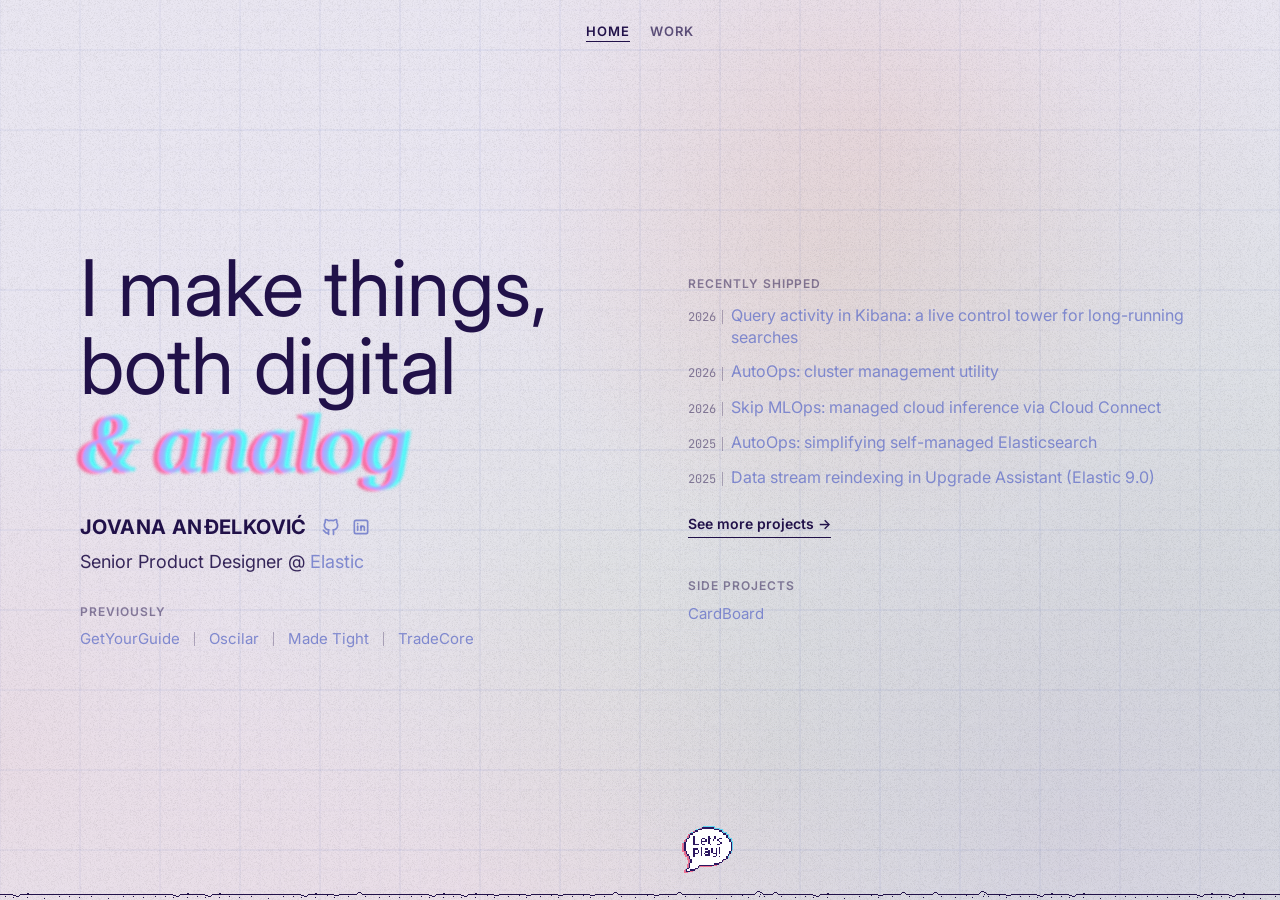
==== commit 73f5d5d5: "Reorder work entries and tighten meta spacing Co-Authored-By: Claude Opus 4.7 <noreply@anthropic.com" ====
--- a/index.html
+++ b/index.html
@@ -79,7 +79,7 @@
             </div>
 
             <aside class="right-section" aria-labelledby="latest-heading">
-                <span class="info-column-label" id="latest-heading">Recently shipped at Elastic</span>
+                <span class="info-column-label" id="latest-heading">Recently shipped</span>
                 <ul class="latest-list">
                     <li>
                         <span class="latest-date">2026</span>
--- a/styles.css
+++ b/styles.css
@@ -440,6 +440,10 @@
     gap: 12px;
 }
 
+.work-meta:has(img.work-logo[src*="getyourguide"]) {
+    margin-bottom: -9px;
+}
+
 .work-meta .work-logo + .work-date::before {
     content: "";
     display: inline-block;
@@ -467,6 +471,7 @@
 img.work-logo[src*="getyourguide"] {
     height: 40px;
 }
+
 
 img.work-logo[src*="tradecore"] {
     height: 20px;
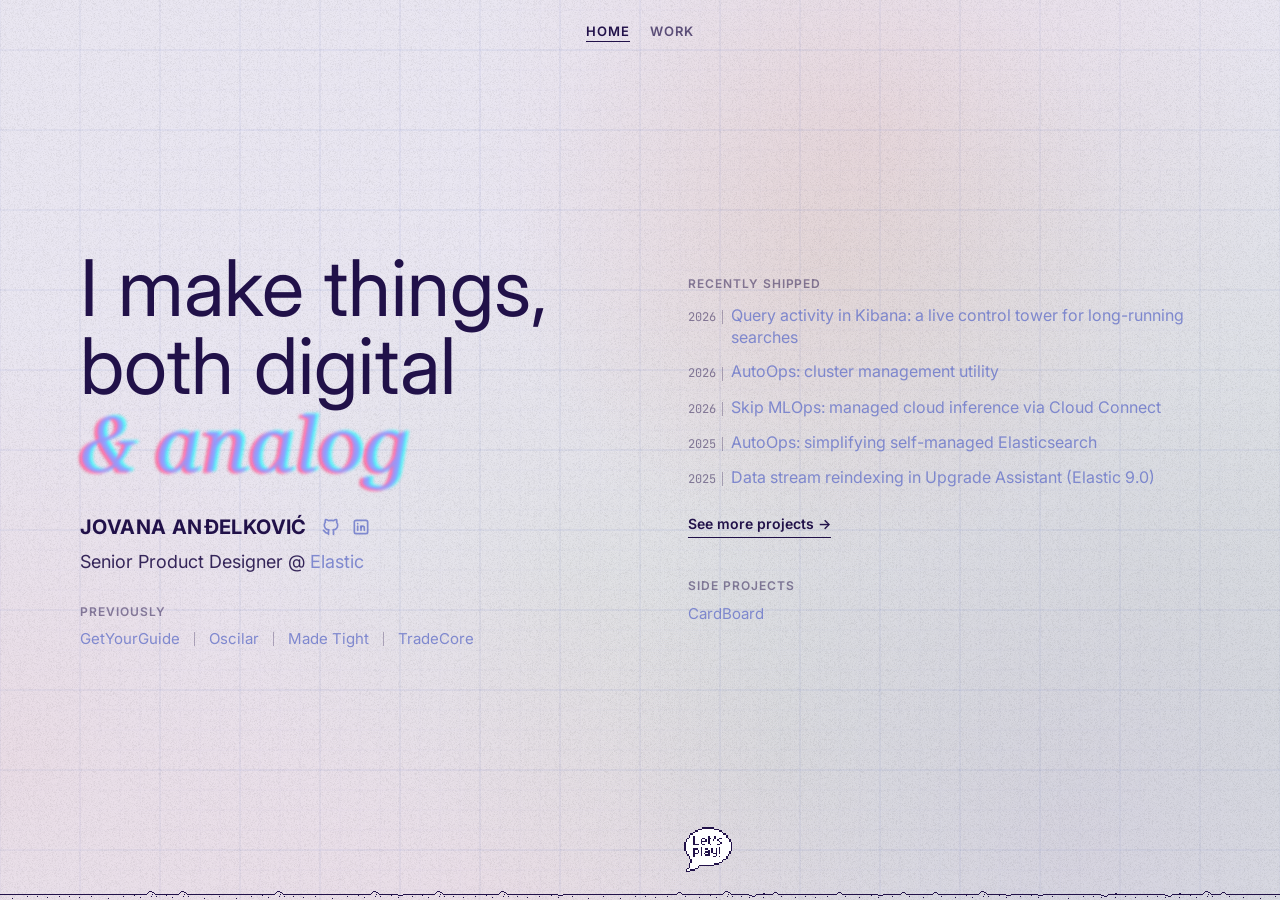
==== commit ad214ec6: "Use clean URLs (/ and /work) for internal nav links Co-Authored-By: Claude Opus 4.7 <noreply@anthrop" ====
--- a/index.html
+++ b/index.html
@@ -34,8 +34,8 @@
         <a href="#main-content" class="skip-link">Skip to main content</a>
         <nav class="main-nav" aria-label="Main">
             <ul>
-                <li><a href="index.html" aria-current="page">Home</a></li>
-                <li><a href="work.html">Work</a></li>
+                <li><a href="/" aria-current="page">Home</a></li>
+                <li><a href="/work">Work</a></li>
             </ul>
         </nav>
         <main id="main-content">
@@ -102,7 +102,7 @@
                         <a href="https://www.elastic.co/blog/whats-new-elastic-platform-9-0-0" target="_blank" rel="noopener noreferrer">Data stream reindexing in Upgrade Assistant (Elastic 9.0)</a>
                     </li>
                 </ul>
-                <a href="work.html" class="latest-cta">See more projects →</a>
+                <a href="/work" class="latest-cta">See more projects →</a>
 
                 <div class="info-column right-side-projects">
                     <span class="info-column-label">Side projects</span>
--- a/styles.css
+++ b/styles.css
@@ -32,7 +32,6 @@
 }
 
 html {
-    overscroll-behavior-y: none;
     background:
         radial-gradient(circle at 83.9% 92.8%, rgba(184,164,200,0.21) 0%, transparent 36%),
         radial-gradient(circle at 88.7% 63.8%, rgba(196,208,192,0.22) 0%, transparent 45%),
@@ -44,7 +43,12 @@
         radial-gradient(circle at 44.5% 63.7%, rgba(196,208,192,0.22) 0%, transparent 37%),
         radial-gradient(circle at 61.3% 84.2%, rgba(196,208,192,0.24) 0%, transparent 32%),
         #EAE7F2;
-    background-attachment: fixed;
+}
+
+@media (min-width: 1025px) and (hover: hover) {
+    html {
+        background-attachment: fixed;
+    }
 }
 
 
@@ -404,23 +408,6 @@
     font-size: clamp(17px, 3.9vw, 39px);
 }
 
-.work-page-subtitle {
-    margin-top: 8px;
-    font-size: 16px;
-    color: rgba(33,17,73,0.5);
-}
-
-.work-page-subtitle a {
-    color: rgb(109 121 202 / 85%);
-    text-decoration: none;
-}
-
-.work-page-subtitle a:hover {
-    text-decoration: underline;
-    text-underline-offset: 3px;
-    text-decoration-thickness: 1px;
-}
-
 .work-article {
     display: flex;
     flex-direction: column;
@@ -501,11 +488,104 @@
     object-fit: cover;
 }
 
-.work-header {
-    display: flex;
-    align-items: baseline;
-    gap: 16px;
-    flex-wrap: wrap;
+.work-compare {
+    touch-action: none;
+    user-select: none;
+}
+
+.work-compare .compare-img {
+    position: absolute;
+    inset: 0;
+    width: 100%;
+    height: 100%;
+    object-fit: cover;
+    border-radius: inherit;
+}
+
+.work-compare .compare-before {
+    clip-path: inset(0 calc(100% - var(--compare-pos, 50%)) 0 0 round 8px);
+}
+
+.work-compare .compare-handle {
+    position: absolute;
+    top: 0;
+    bottom: 0;
+    left: var(--compare-pos, 50%);
+    transform: translateX(-50%);
+    width: 44px;
+    background: transparent;
+    border: 0;
+    padding: 0;
+    cursor: ew-resize;
+    touch-action: none;
+    z-index: 2;
+}
+
+.work-compare.is-dragging .compare-handle,
+.work-compare.is-dragging {
+    cursor: ew-resize;
+}
+
+.work-compare .compare-handle-line {
+    position: absolute;
+    top: 0;
+    bottom: 0;
+    left: 50%;
+    width: 2px;
+    transform: translateX(-50%);
+    background: rgba(255, 255, 255, 0.95);
+    box-shadow: 0 0 0 1px rgba(33, 17, 73, 0.25);
+}
+
+.work-compare .compare-handle-grip {
+    position: absolute;
+    top: 50%;
+    left: 50%;
+    transform: translate(-50%, -50%);
+    width: 36px;
+    height: 36px;
+    border-radius: 50%;
+    background: rgba(255, 255, 255, 0.95);
+    box-shadow:
+        0 1px 3px rgba(33, 17, 73, 0.25),
+        0 0 0 1px rgba(33, 17, 73, 0.15);
+    display: flex;
+    align-items: center;
+    justify-content: center;
+    color: #211149;
+}
+
+.work-compare .compare-handle:focus-visible {
+    outline: none;
+}
+
+.work-compare .compare-handle:focus-visible .compare-handle-grip {
+    outline: 2px solid rgb(109 121 202 / 85%);
+    outline-offset: 3px;
+}
+
+.work-compare .compare-label {
+    position: absolute;
+    top: 12px;
+    font-size: 12px;
+    font-weight: 600;
+    line-height: 1;
+    letter-spacing: 0.08em;
+    text-transform: uppercase;
+    color: #fff;
+    background: rgba(33, 17, 73, 0.65);
+    padding: 5px 9px;
+    border-radius: 4px;
+    pointer-events: none;
+    z-index: 1;
+}
+
+.work-compare .compare-label-before {
+    left: 12px;
+}
+
+.work-compare .compare-label-after {
+    right: 12px;
 }
 
 .work-title {
